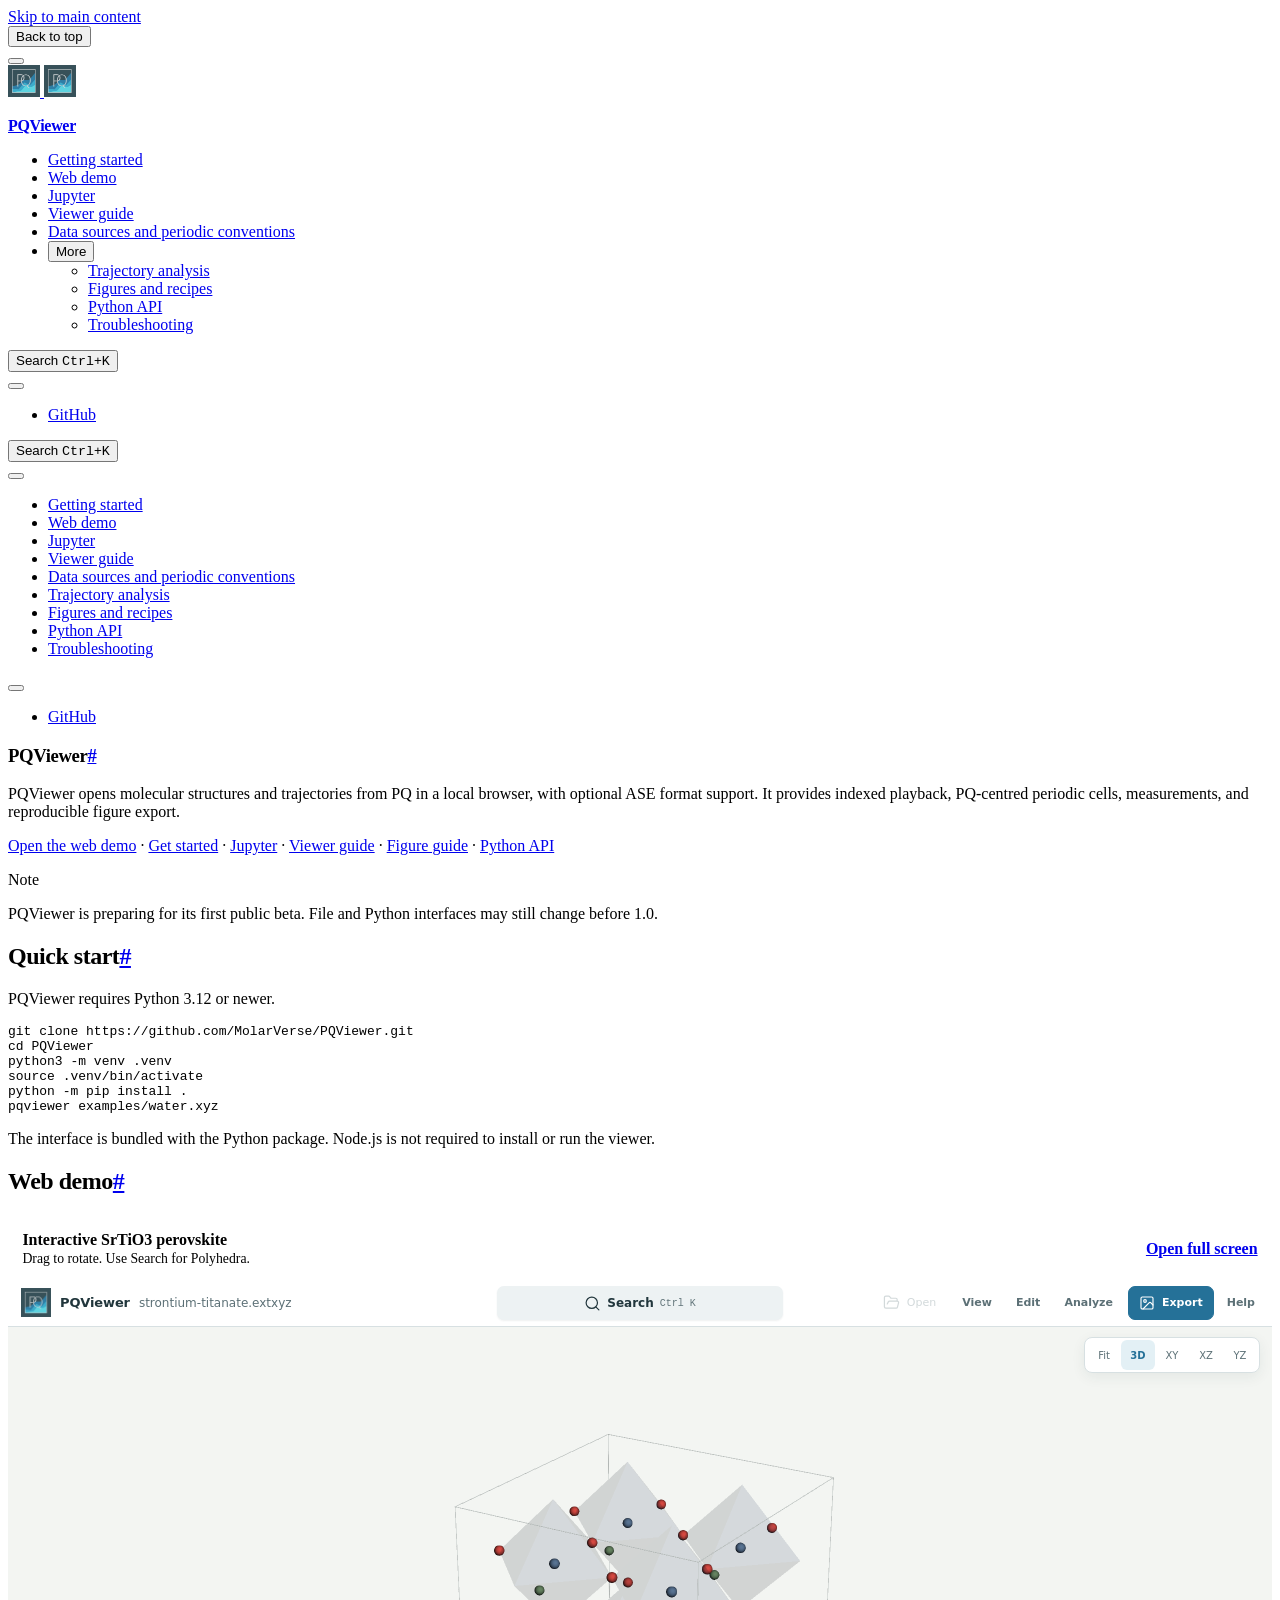
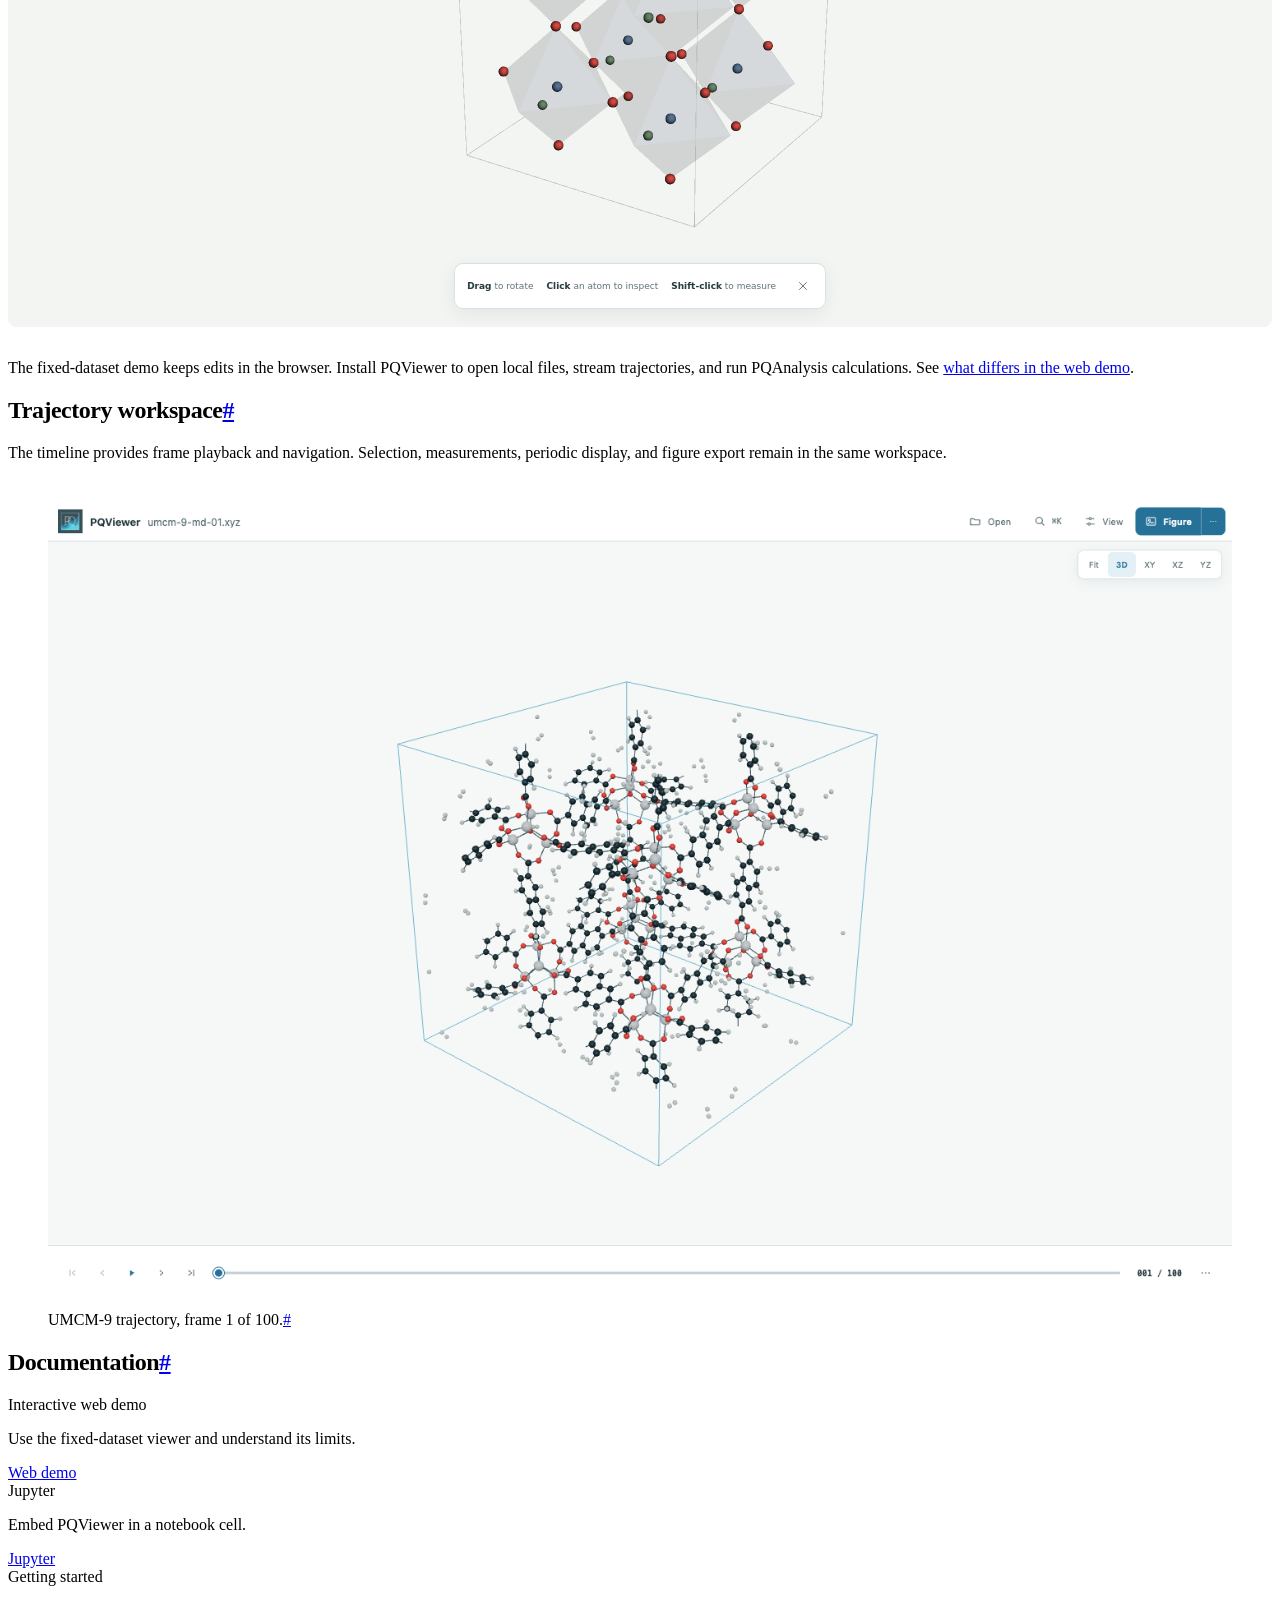
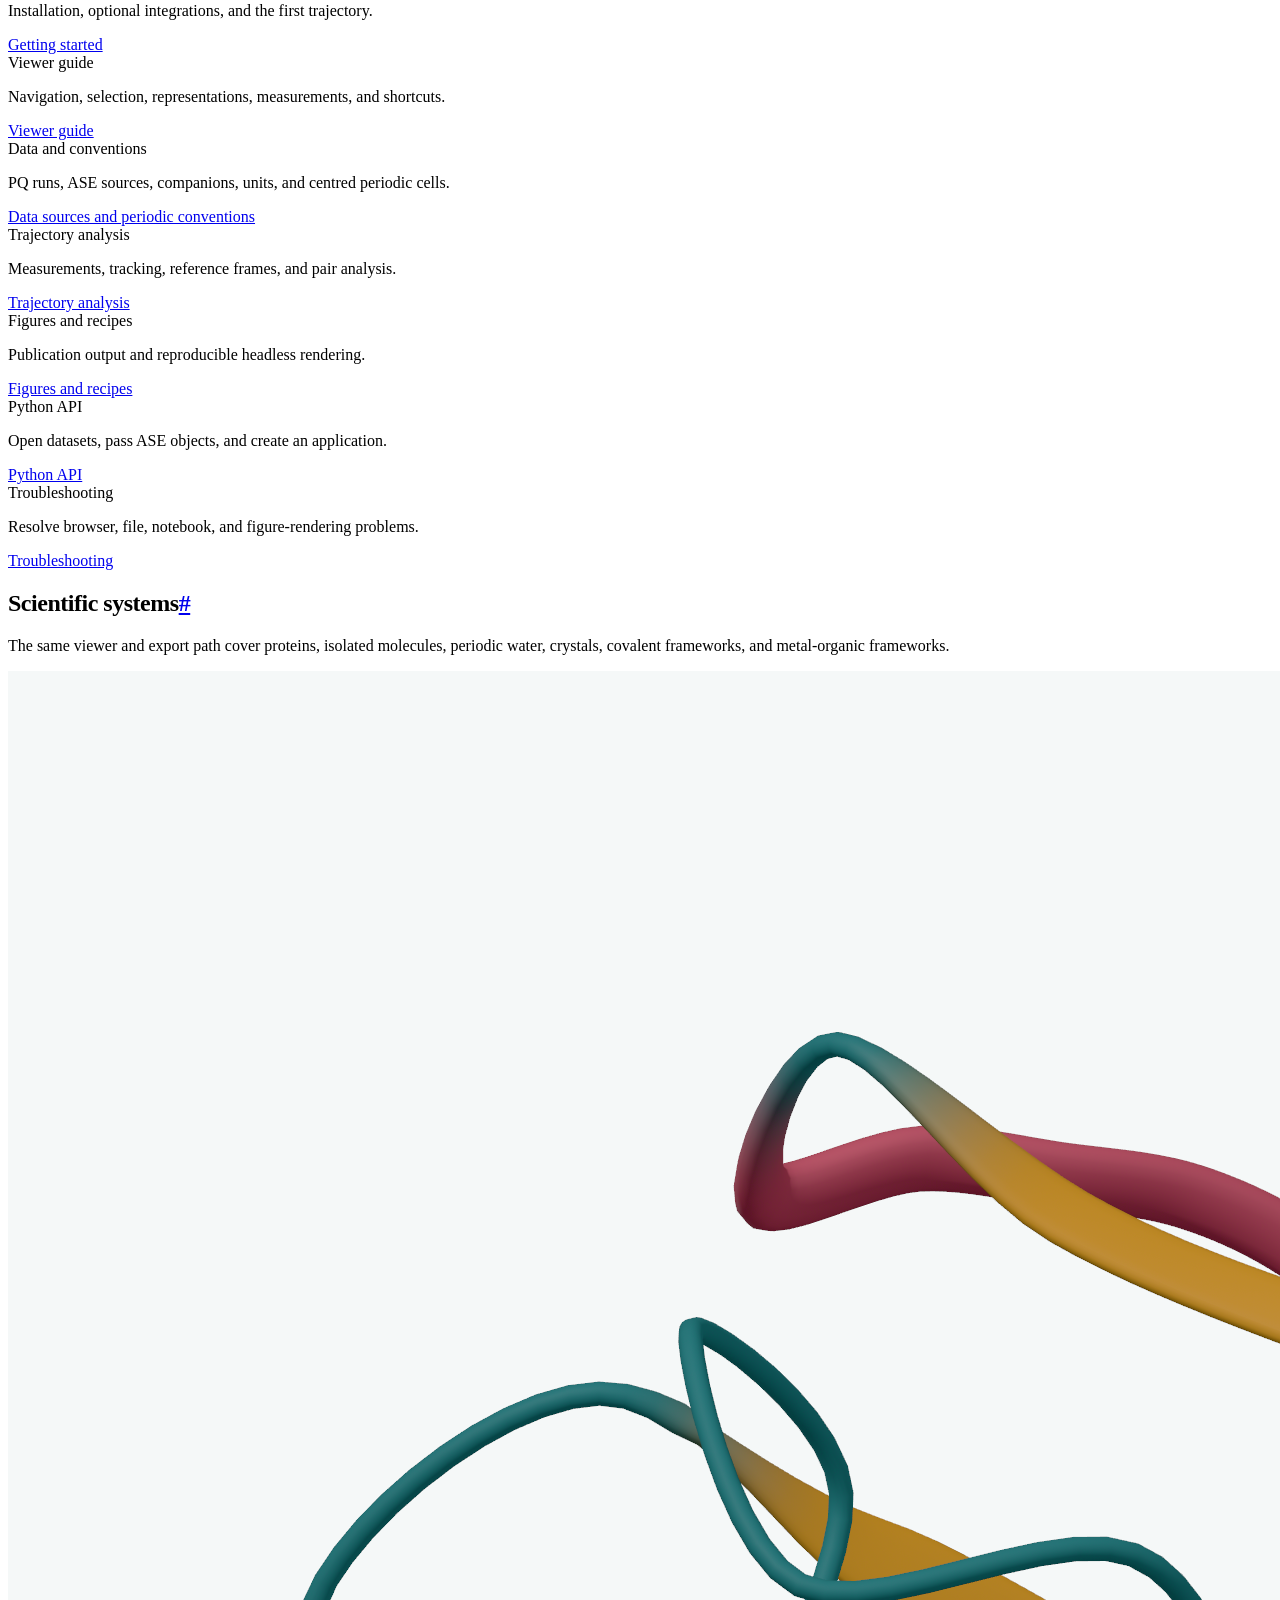
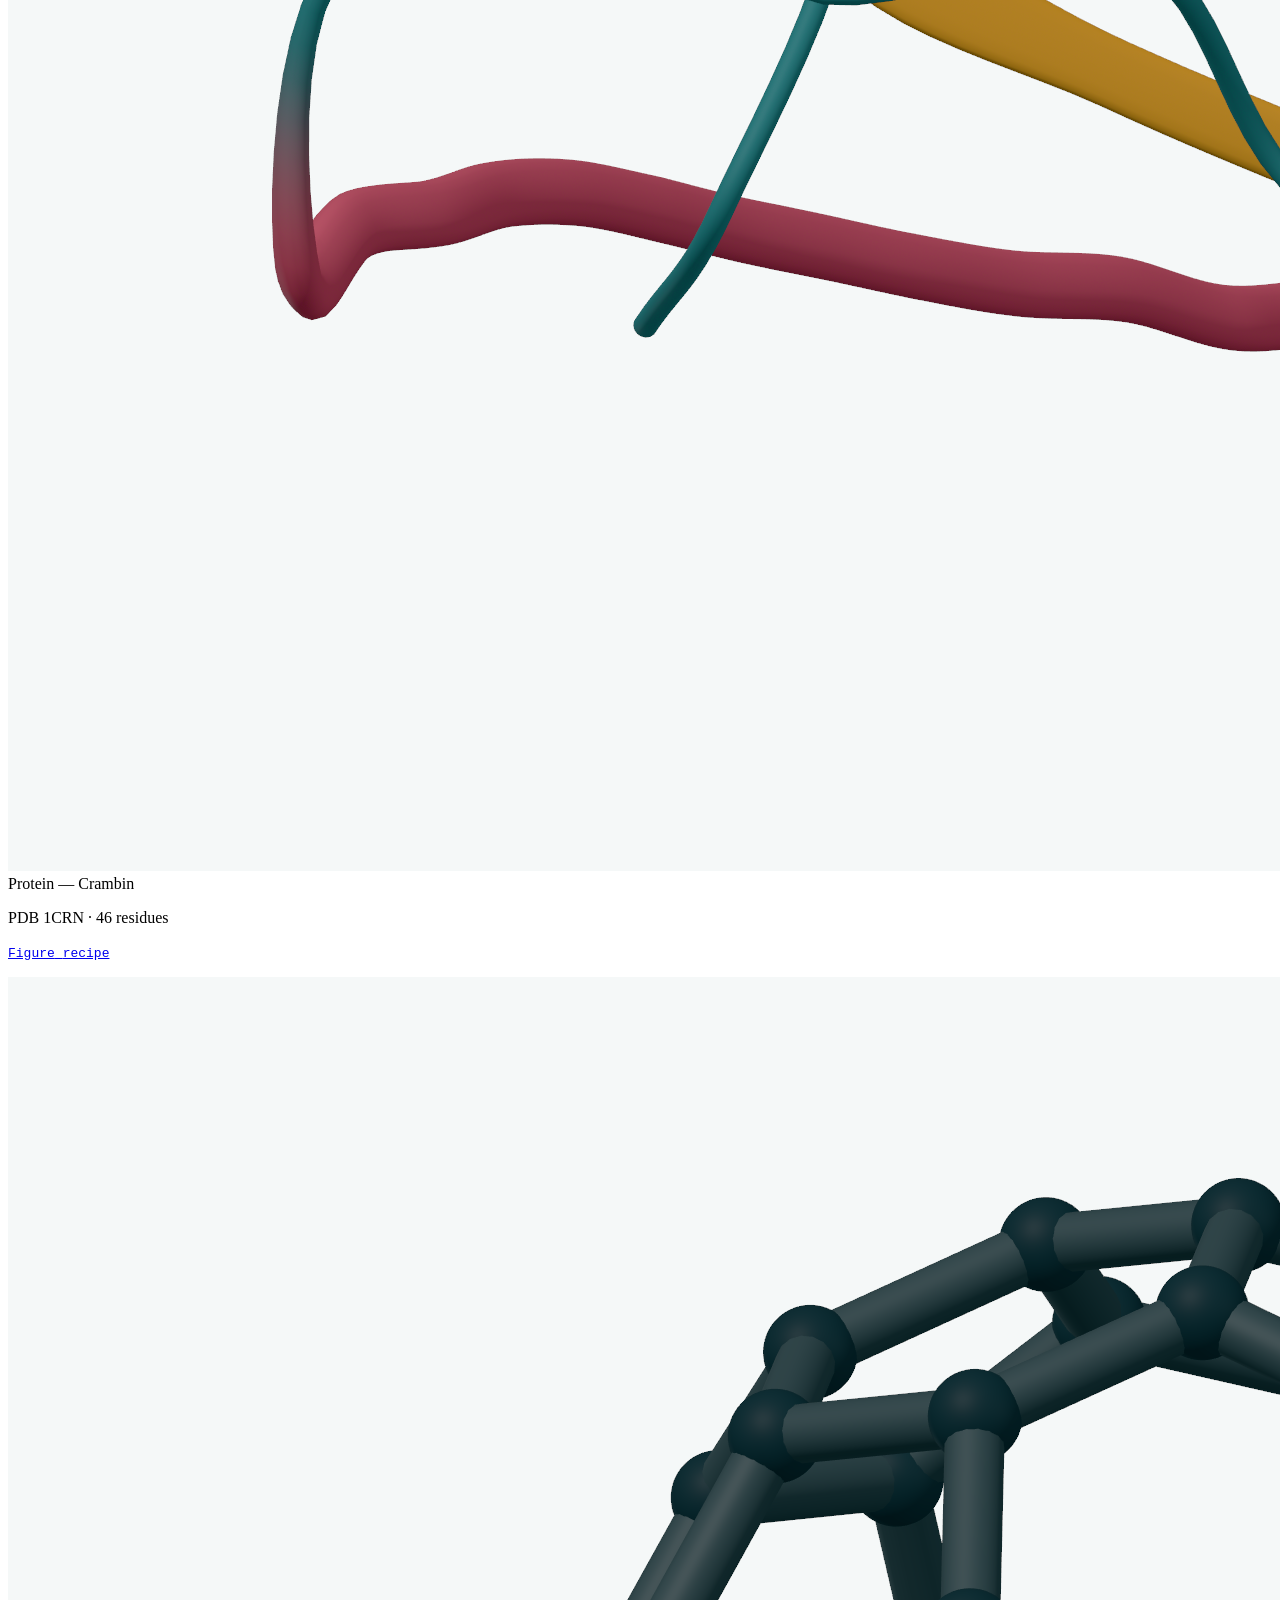
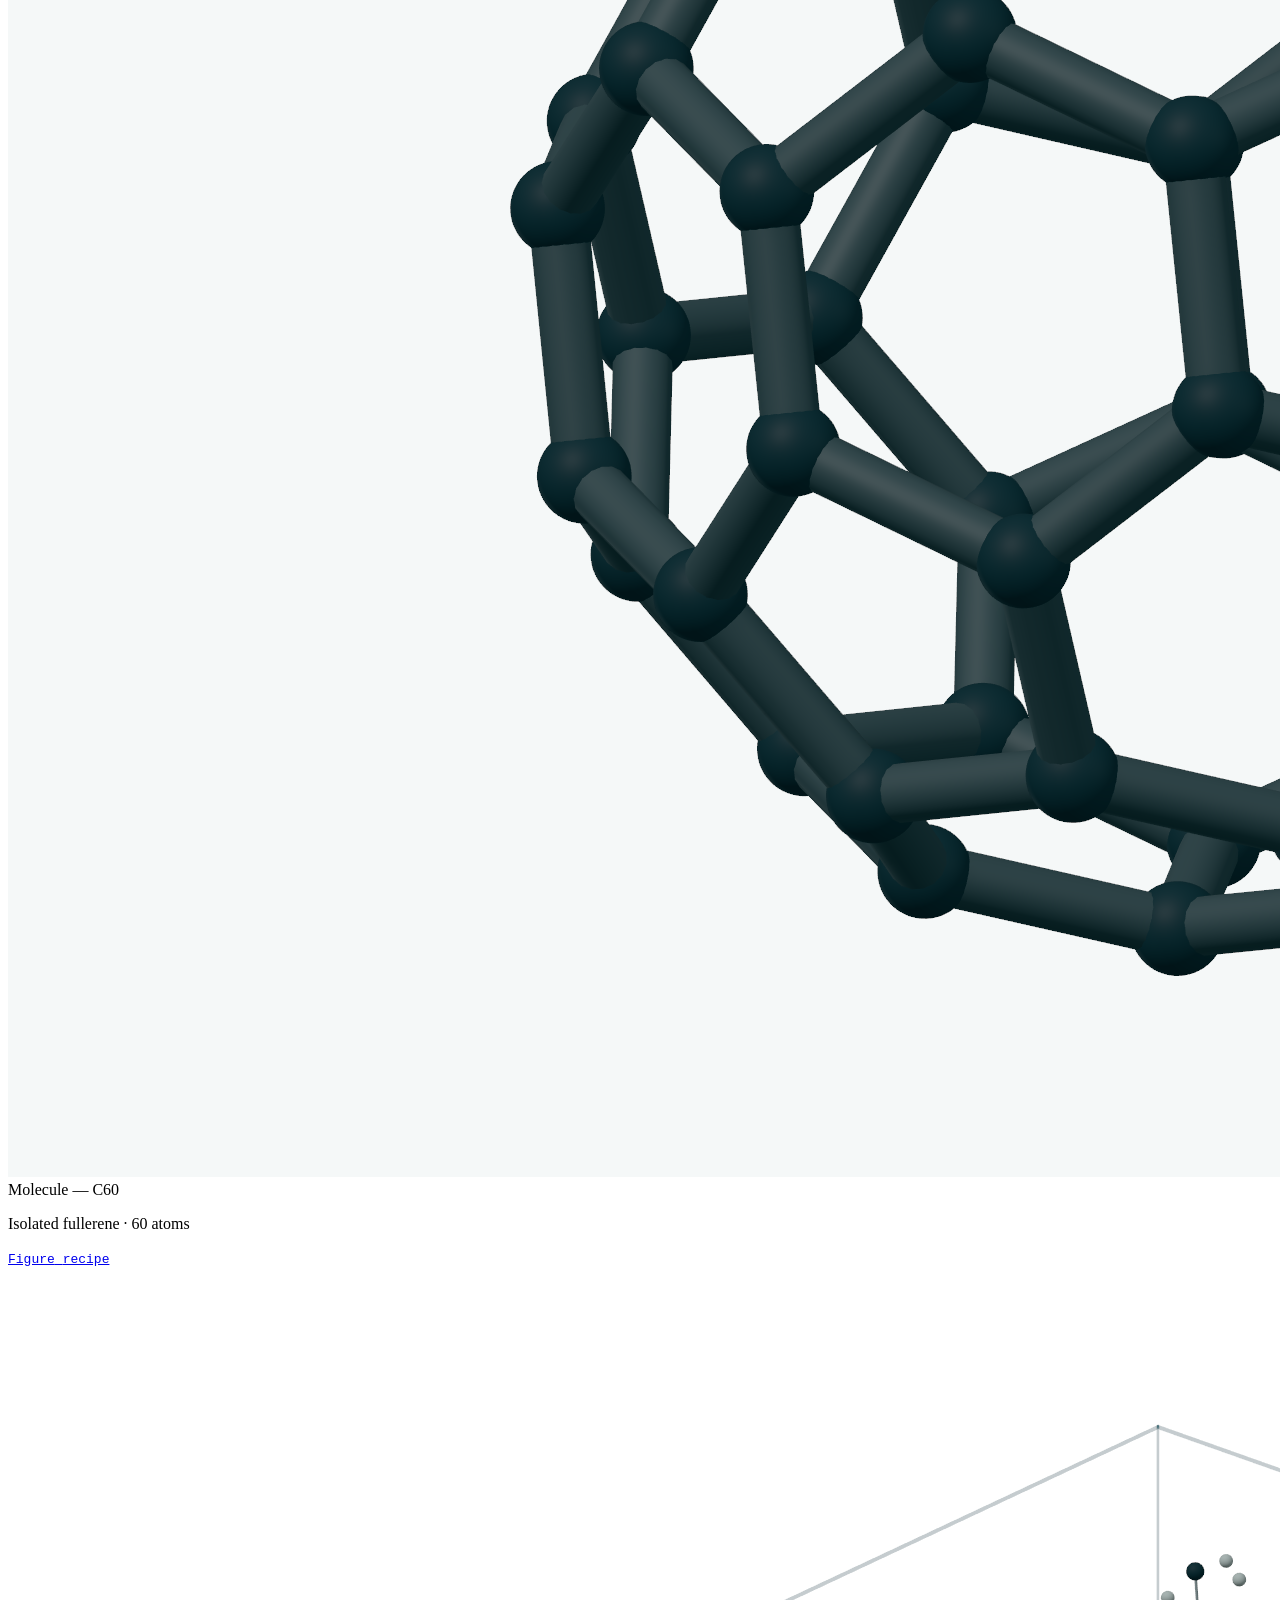
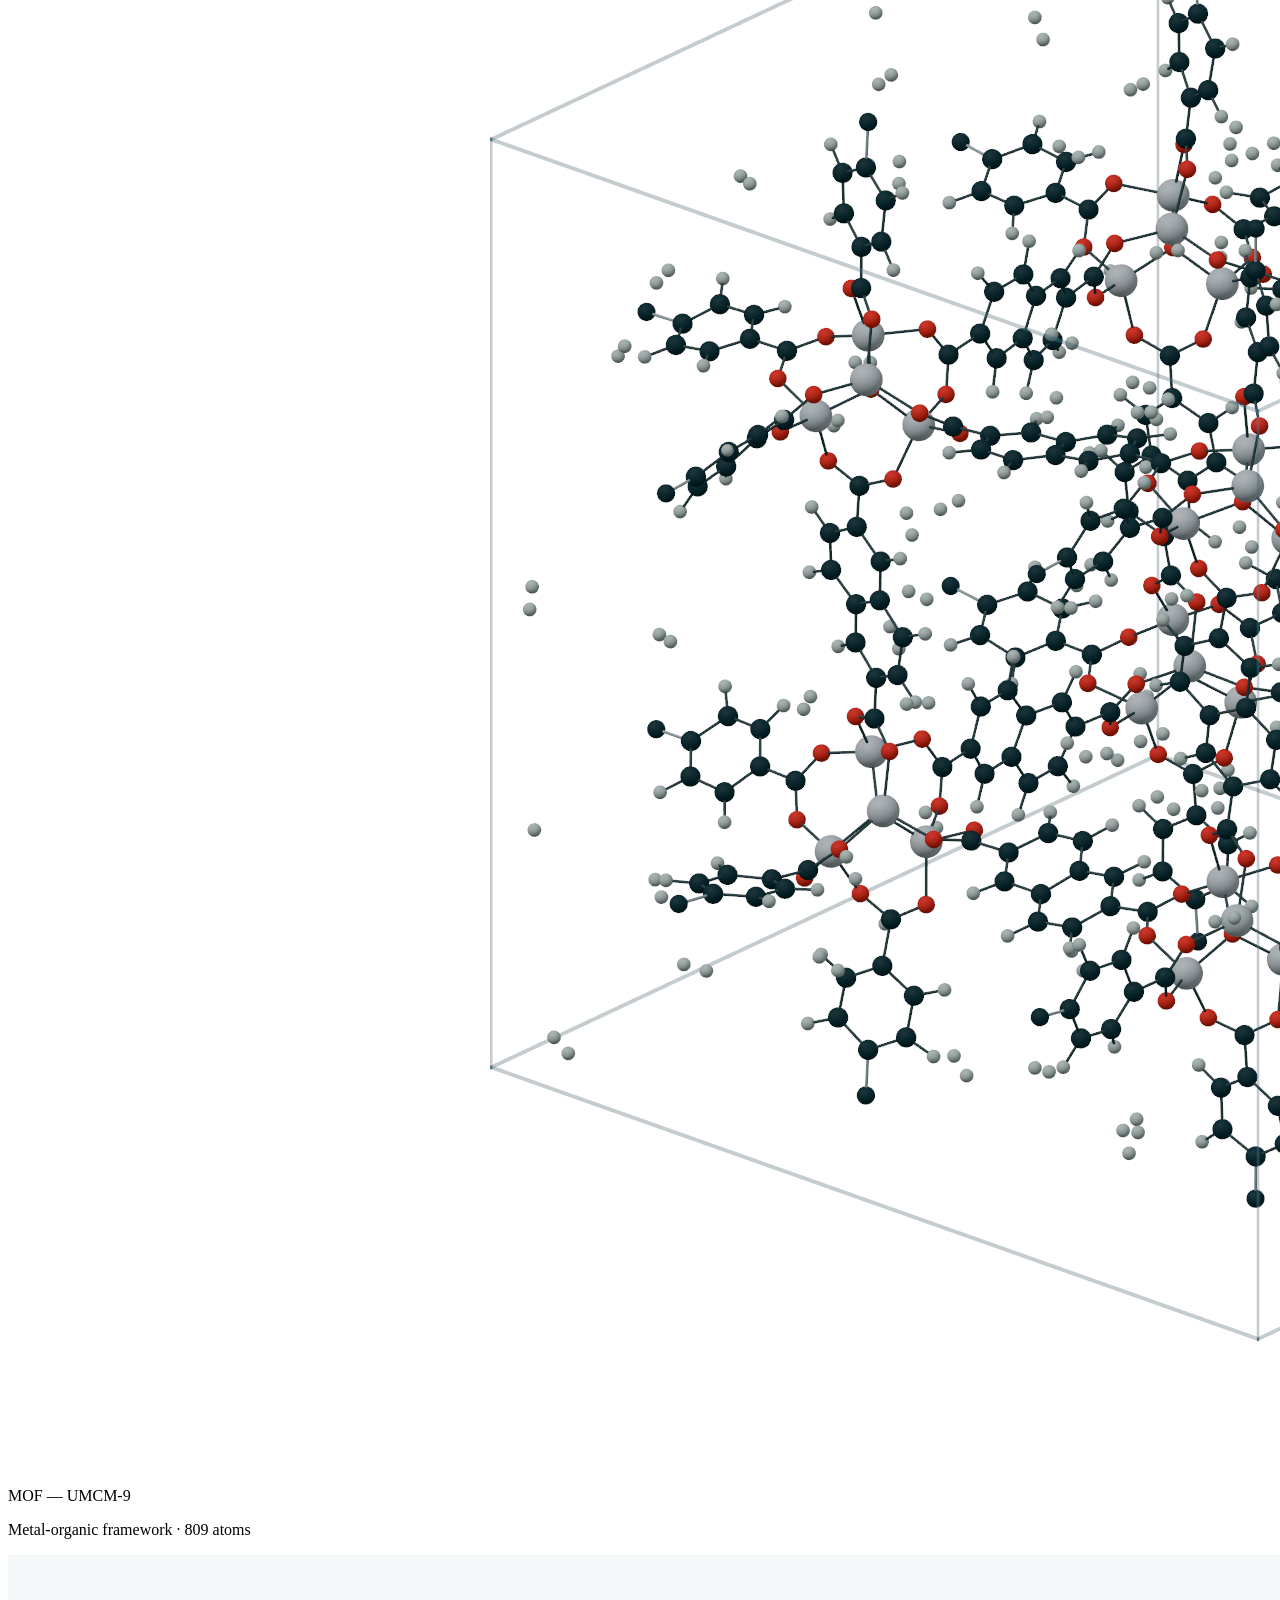
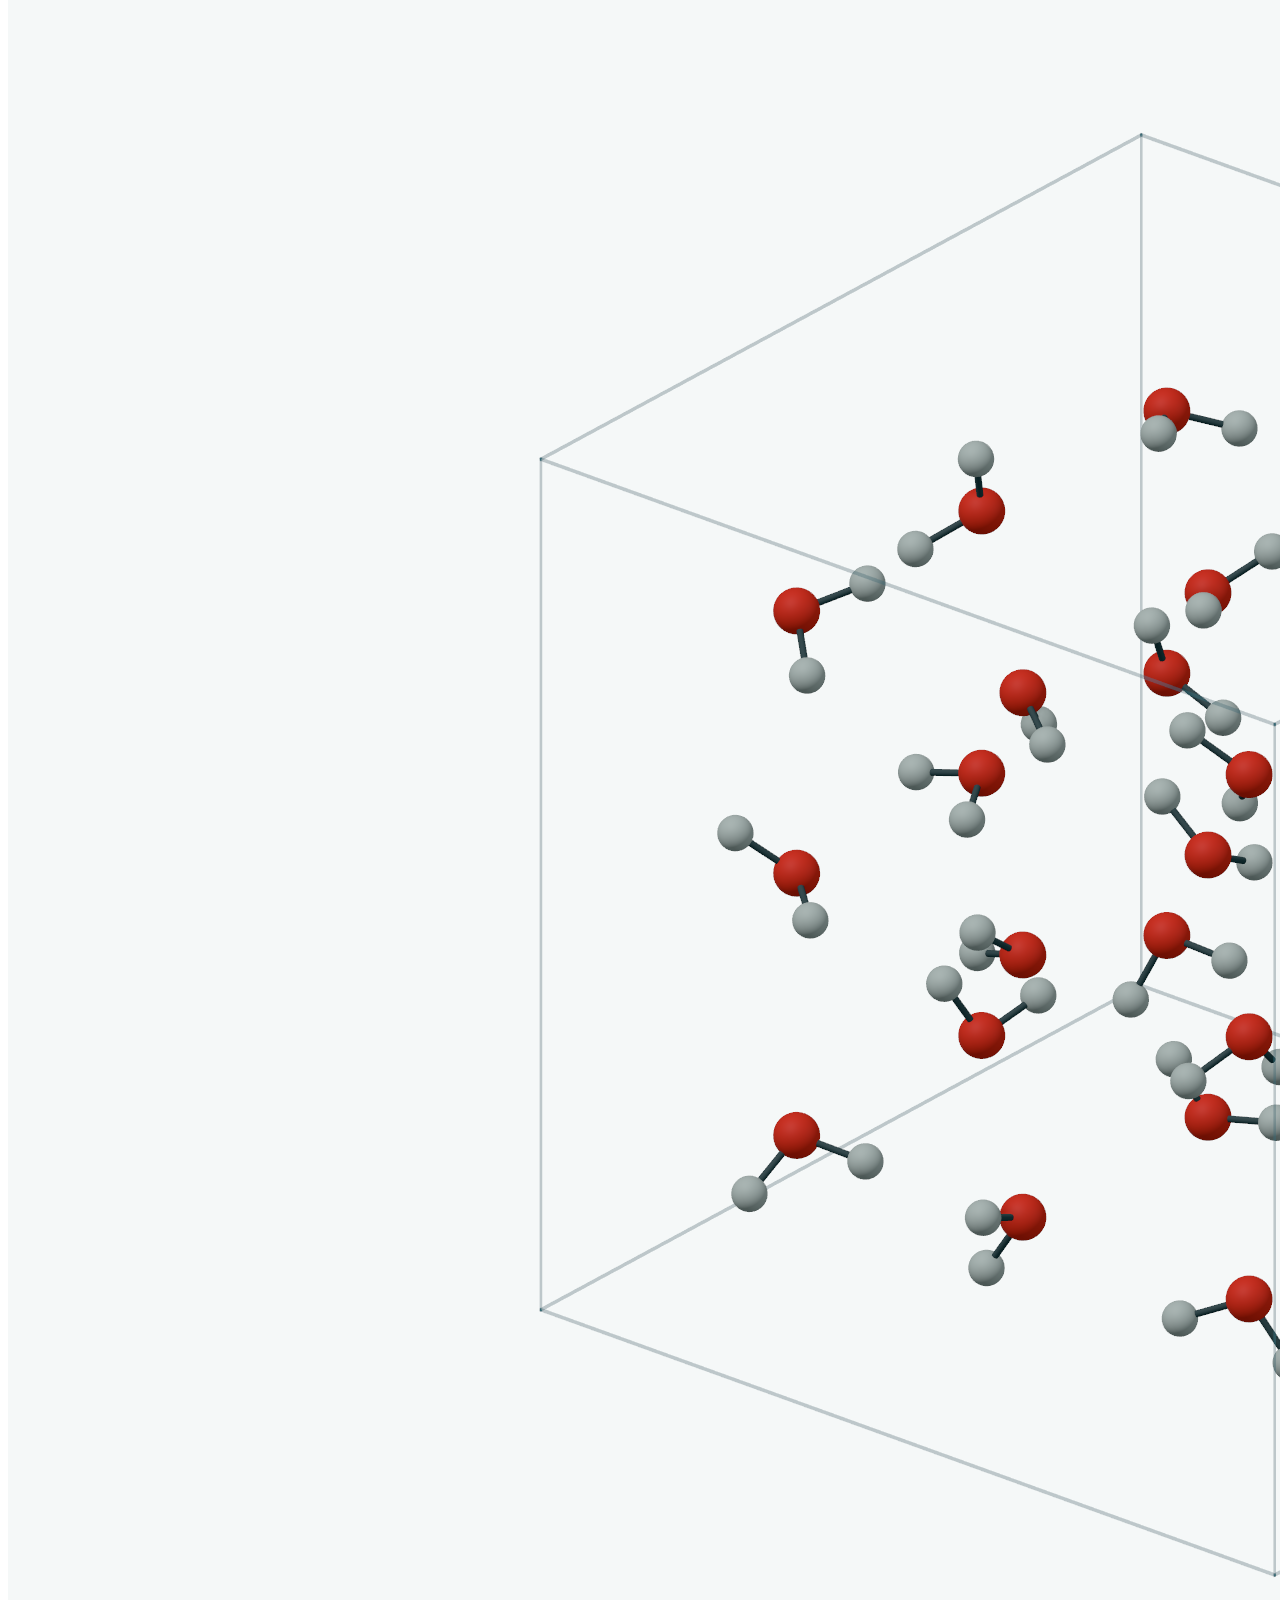
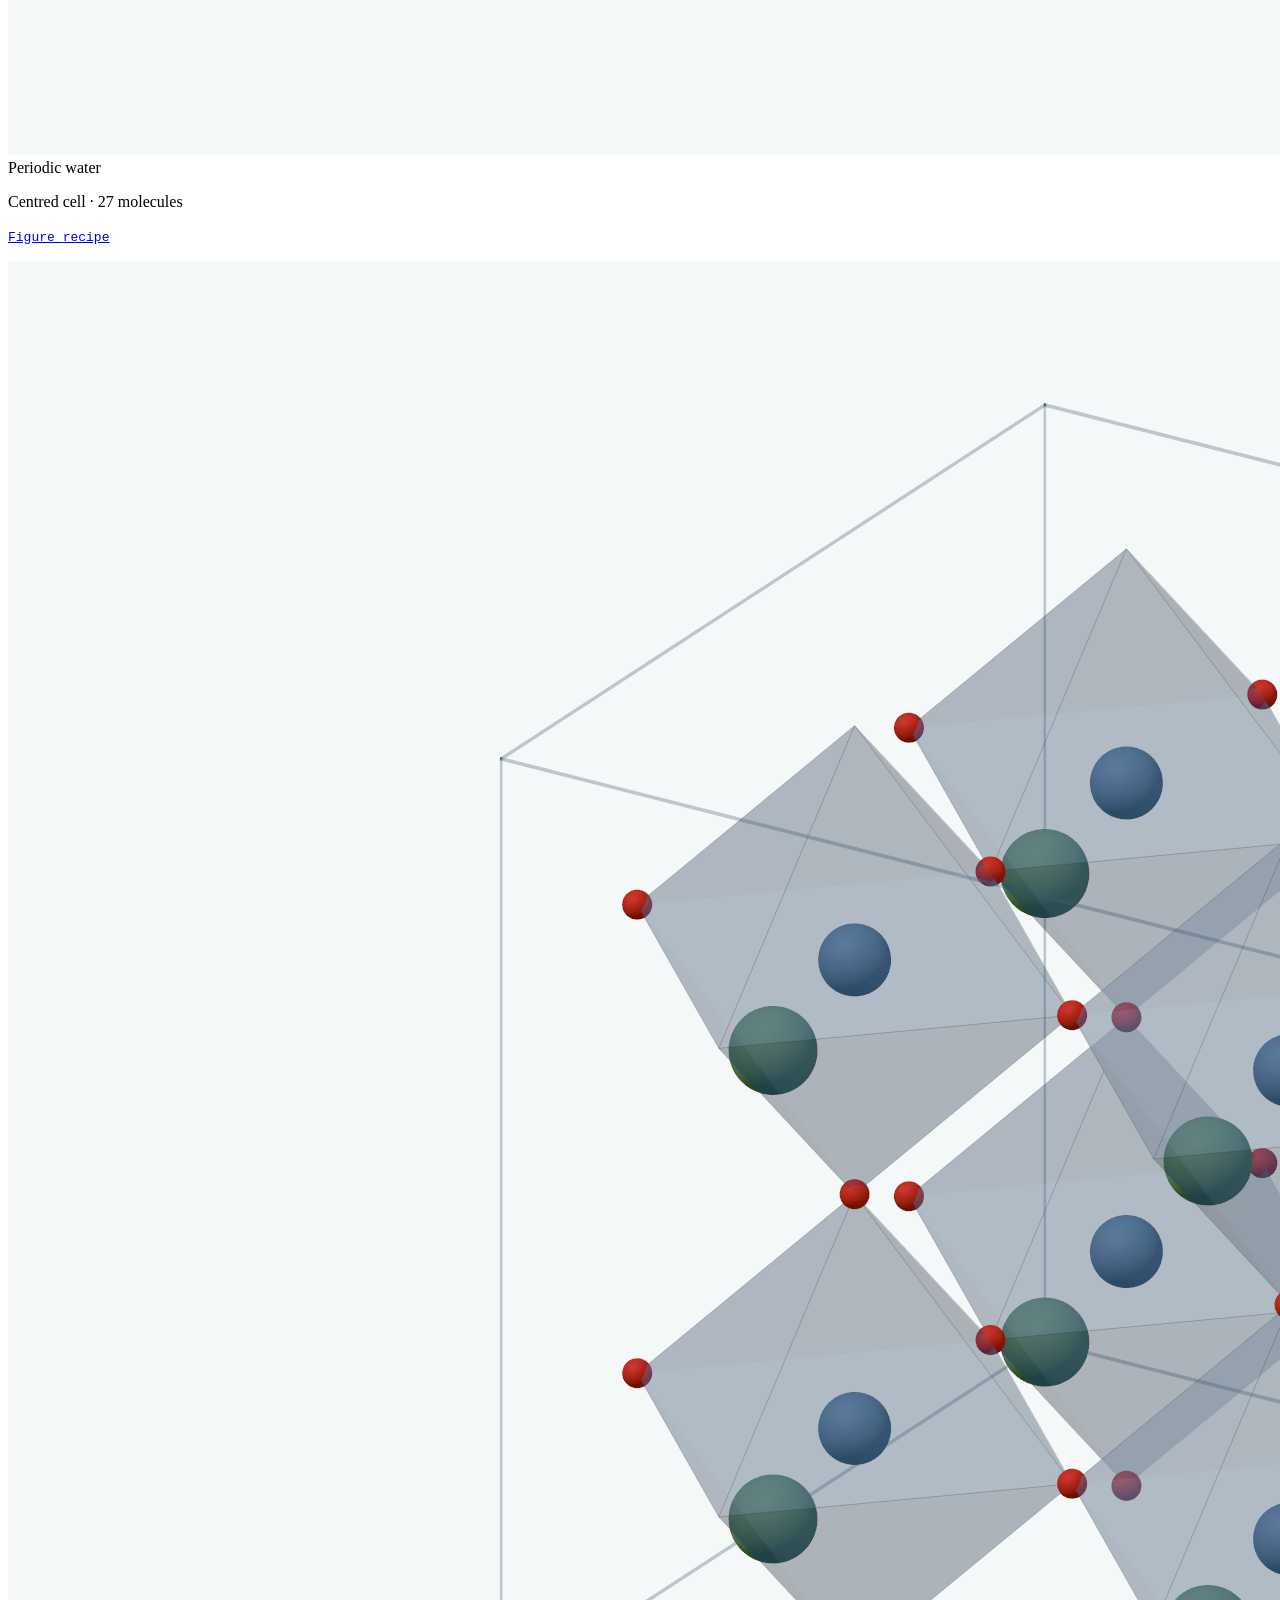
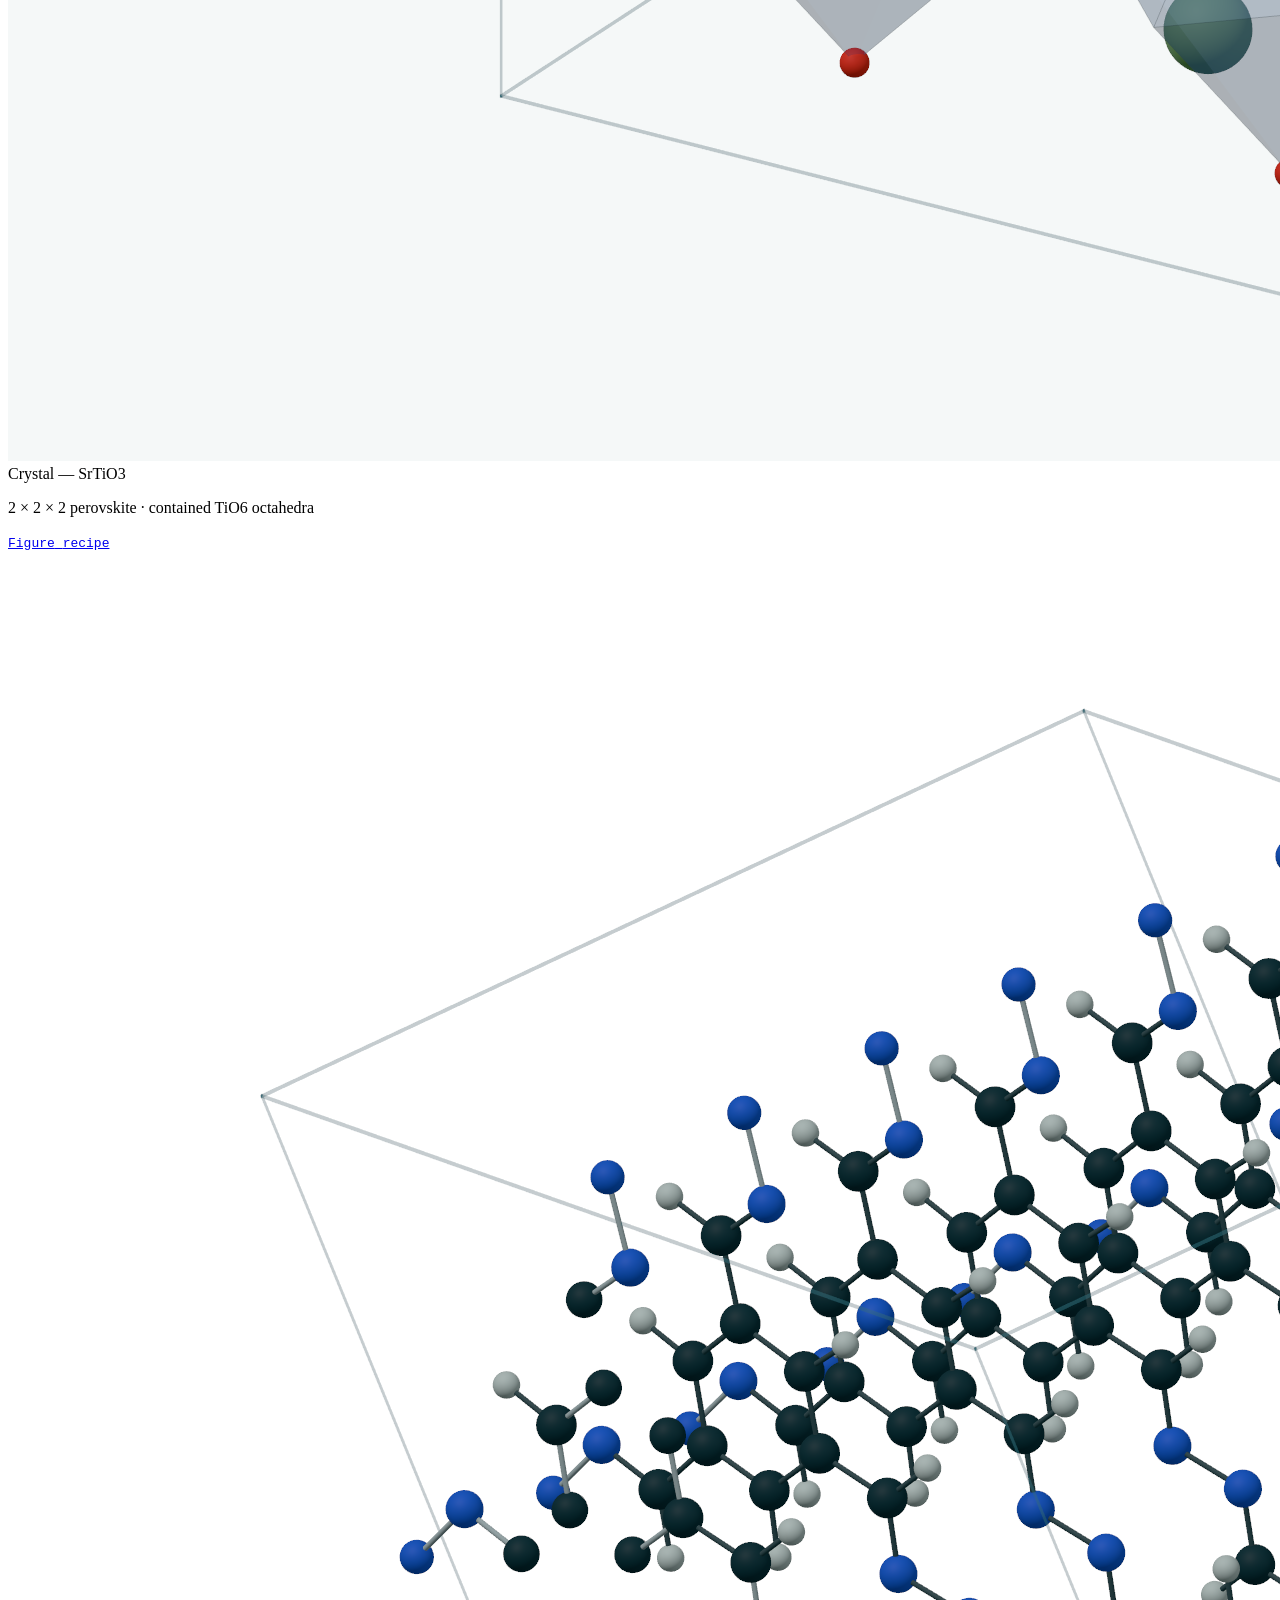
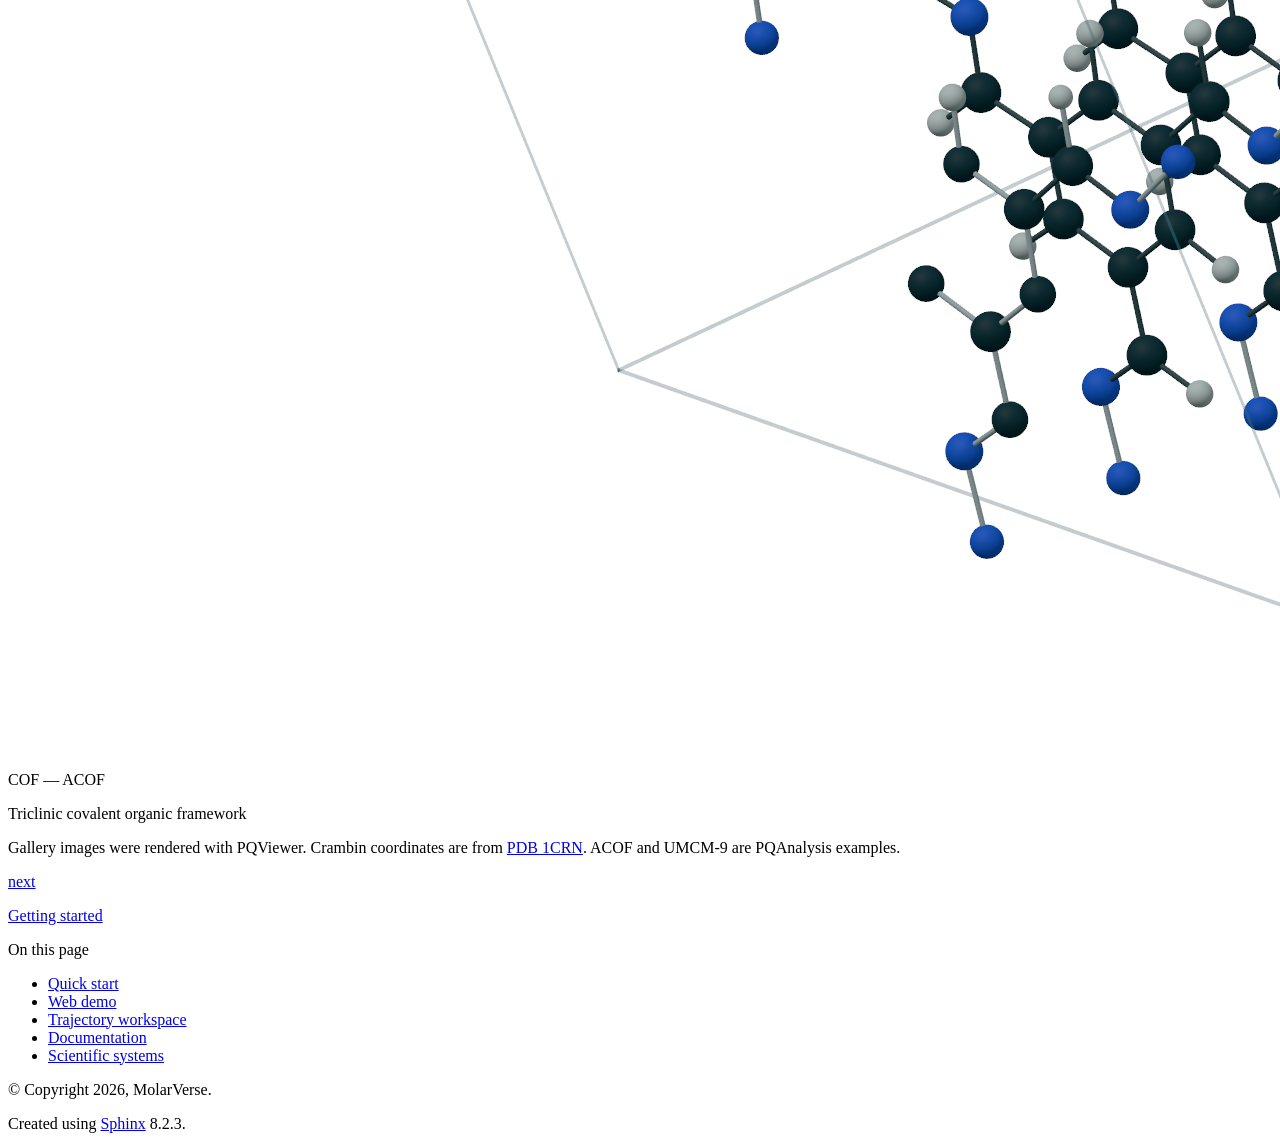
==== PQViewer/index.html @ 152163e9 "Publish PQViewer documentation" ====
<!DOCTYPE html>


<html lang="en" data-content_root="./" data-theme="auto">

  <head>
    <meta charset="utf-8" />
    <meta name="viewport" content="width=device-width, initial-scale=1.0" /><meta name="viewport" content="width=device-width, initial-scale=1" />

    <title>PQViewer &#8212; PQViewer documentation</title>
  
  
  
  <script data-cfasync="false">
    document.documentElement.dataset.mode = localStorage.getItem("mode") || "auto";
    document.documentElement.dataset.theme = localStorage.getItem("theme") || "auto";
  </script>
  <!--
    this give us a css class that will be invisible only if js is disabled
  -->
  <noscript>
    <style>
      .pst-js-only { display: none !important; }

    </style>
  </noscript>
  
  <!-- Loaded before other Sphinx assets -->
  <link href="_static/styles/theme.css?digest=8878045cc6db502f8baf" rel="stylesheet" />
<link href="_static/styles/pydata-sphinx-theme.css?digest=8878045cc6db502f8baf" rel="stylesheet" />

    <link rel="stylesheet" type="text/css" href="_static/pygments.css?v=8f2a1f02" />
    <link rel="stylesheet" type="text/css" href="_static/sphinx-design.min.css?v=95c83b7e" />
    <link rel="stylesheet" type="text/css" href="_static/custom.css?v=cc1b1365" />
  
  <!-- So that users can add custom icons -->
  <script src="_static/scripts/fontawesome.js?digest=8878045cc6db502f8baf"></script>
  <!-- Pre-loaded scripts that we'll load fully later -->
  <link rel="preload" as="script" href="_static/scripts/bootstrap.js?digest=8878045cc6db502f8baf" />
<link rel="preload" as="script" href="_static/scripts/pydata-sphinx-theme.js?digest=8878045cc6db502f8baf" />

    <script src="_static/documentation_options.js?v=8a448e45"></script>
    <script src="_static/doctools.js?v=9bcbadda"></script>
    <script src="_static/sphinx_highlight.js?v=dc90522c"></script>
    <script src="_static/design-tabs.js?v=f930bc37"></script>
    <script>DOCUMENTATION_OPTIONS.pagename = 'index';</script>
    <link rel="icon" href="_static/pq-logo.png"/>
    <link rel="index" title="Index" href="genindex.html" />
    <link rel="search" title="Search" href="search.html" />
    <link rel="next" title="Getting started" href="getting-started.html" />
  <meta name="viewport" content="width=device-width, initial-scale=1"/>
  <meta name="docsearch:language" content="en"/>
  <meta name="docsearch:version" content="" />
  </head>
  
  
  <body data-bs-spy="scroll" data-bs-target=".bd-toc-nav" data-offset="180" data-bs-root-margin="0px 0px -60%" data-default-mode="auto">

  
  
  <div id="pst-skip-link" class="skip-link d-print-none"><a href="#main-content">Skip to main content</a></div>
  
  <div id="pst-scroll-pixel-helper"></div>
  
  <button type="button" class="btn rounded-pill" id="pst-back-to-top">
    <i class="fa-solid fa-arrow-up"></i>Back to top</button>

  
  <dialog id="pst-search-dialog">
    
<form class="bd-search d-flex align-items-center"
      action="search.html"
      method="get">
  <i class="fa-solid fa-magnifying-glass"></i>
  <input type="search"
         class="form-control"
         name="q"
         placeholder="Search the docs ..."
         aria-label="Search the docs ..."
         autocomplete="off"
         autocorrect="off"
         autocapitalize="off"
         spellcheck="false"/>
  <span class="search-button__kbd-shortcut"><kbd class="kbd-shortcut__modifier">Ctrl</kbd>+<kbd>K</kbd></span>
</form>
  </dialog>

  <div class="pst-async-banner-revealer d-none">
  <aside id="bd-header-version-warning" class="d-none d-print-none" aria-label="Version warning"></aside>
</div>

  
    <header class="bd-header navbar navbar-expand-lg bd-navbar d-print-none">
<div class="bd-header__inner bd-page-width">
  <button class="pst-navbar-icon sidebar-toggle primary-toggle" aria-label="Site navigation">
    <span class="fa-solid fa-bars"></span>
  </button>
  
  
  <div class=" navbar-header-items__start">
    
      <div class="navbar-item">

  
    
  

<a class="navbar-brand logo" href="#">
  
  
  
  
  
    
    
      
    
    
    <img src="_static/pq-logo.png" class="logo__image only-light" alt=""/>
    <img src="_static/pq-logo.png" class="logo__image only-dark pst-js-only" alt=""/>
  
  
    <p class="title logo__title">PQViewer</p>
  
</a></div>
    
  </div>
  
  <div class=" navbar-header-items">
    
    <div class="me-auto navbar-header-items__center">
      
        <div class="navbar-item">
<nav>
  <ul class="bd-navbar-elements navbar-nav">
    
<li class="nav-item ">
  <a class="nav-link nav-internal" href="getting-started.html">
    Getting started
  </a>
</li>


<li class="nav-item ">
  <a class="nav-link nav-internal" href="web-demo.html">
    Web demo
  </a>
</li>


<li class="nav-item ">
  <a class="nav-link nav-internal" href="jupyter.html">
    Jupyter
  </a>
</li>


<li class="nav-item ">
  <a class="nav-link nav-internal" href="viewer-guide.html">
    Viewer guide
  </a>
</li>


<li class="nav-item ">
  <a class="nav-link nav-internal" href="data-and-conventions.html">
    Data sources and periodic conventions
  </a>
</li>

            <li class="nav-item dropdown">
                <button class="btn dropdown-toggle nav-item" type="button"
                data-bs-toggle="dropdown" aria-expanded="false"
                aria-controls="pst-nav-more-links">
                    More
                </button>
                <ul id="pst-nav-more-links" class="dropdown-menu">
                    
<li class=" ">
  <a class="nav-link dropdown-item nav-internal" href="trajectory-analysis.html">
    Trajectory analysis
  </a>
</li>


<li class=" ">
  <a class="nav-link dropdown-item nav-internal" href="figures-and-recipes.html">
    Figures and recipes
  </a>
</li>


<li class=" ">
  <a class="nav-link dropdown-item nav-internal" href="python-api.html">
    Python API
  </a>
</li>


<li class=" ">
  <a class="nav-link dropdown-item nav-internal" href="troubleshooting.html">
    Troubleshooting
  </a>
</li>

                </ul>
            </li>
            
  </ul>
</nav></div>
      
    </div>
    
    
    <div class="navbar-header-items__end">
      
        <div class="navbar-item navbar-persistent--container">
          

<button class="btn search-button-field search-button__button pst-js-only" title="Search" aria-label="Search" data-bs-placement="bottom" data-bs-toggle="tooltip">
 <i class="fa-solid fa-magnifying-glass"></i>
 <span class="search-button__default-text">Search</span>
 <span class="search-button__kbd-shortcut"><kbd class="kbd-shortcut__modifier">Ctrl</kbd>+<kbd class="kbd-shortcut__modifier">K</kbd></span>
</button>
        </div>
      
      
        <div class="navbar-item">

<button class="btn btn-sm nav-link pst-navbar-icon theme-switch-button pst-js-only" aria-label="Color mode" data-bs-title="Color mode"  data-bs-placement="bottom" data-bs-toggle="tooltip">
  <i class="theme-switch fa-solid fa-sun                fa-lg" data-mode="light" title="Light"></i>
  <i class="theme-switch fa-solid fa-moon               fa-lg" data-mode="dark"  title="Dark"></i>
  <i class="theme-switch fa-solid fa-circle-half-stroke fa-lg" data-mode="auto"  title="System Settings"></i>
</button></div>
      
        <div class="navbar-item"><ul class="navbar-icon-links"
    aria-label="Icon Links">
        <li class="nav-item">
          
          
          
          
          
          
          
          
          <a href="https://github.com/MolarVerse/PQViewer" title="GitHub" class="nav-link pst-navbar-icon" rel="noopener" target="_blank" data-bs-toggle="tooltip" data-bs-placement="bottom"><i class="fa-brands fa-square-github fa-lg" aria-hidden="true"></i>
            <span class="sr-only">GitHub</span></a>
        </li>
</ul></div>
      
    </div>
    
  </div>
  
  
    <div class="navbar-persistent--mobile">

<button class="btn search-button-field search-button__button pst-js-only" title="Search" aria-label="Search" data-bs-placement="bottom" data-bs-toggle="tooltip">
 <i class="fa-solid fa-magnifying-glass"></i>
 <span class="search-button__default-text">Search</span>
 <span class="search-button__kbd-shortcut"><kbd class="kbd-shortcut__modifier">Ctrl</kbd>+<kbd class="kbd-shortcut__modifier">K</kbd></span>
</button>
    </div>
  

  
    <button class="pst-navbar-icon sidebar-toggle secondary-toggle" aria-label="On this page">
      <span class="fa-solid fa-outdent"></span>
    </button>
  
</div>

    </header>
  

  <div class="bd-container">
    <div class="bd-container__inner bd-page-width">
      
      
      
        
      
      <dialog id="pst-primary-sidebar-modal"></dialog>
      <div id="pst-primary-sidebar" class="bd-sidebar-primary bd-sidebar hide-on-wide">
        

  
  <div class="sidebar-header-items sidebar-primary__section">
    
    
      <div class="sidebar-header-items__center">
        
          
          
            <div class="navbar-item">
<nav>
  <ul class="bd-navbar-elements navbar-nav">
    
<li class="nav-item ">
  <a class="nav-link nav-internal" href="getting-started.html">
    Getting started
  </a>
</li>


<li class="nav-item ">
  <a class="nav-link nav-internal" href="web-demo.html">
    Web demo
  </a>
</li>


<li class="nav-item ">
  <a class="nav-link nav-internal" href="jupyter.html">
    Jupyter
  </a>
</li>


<li class="nav-item ">
  <a class="nav-link nav-internal" href="viewer-guide.html">
    Viewer guide
  </a>
</li>


<li class="nav-item ">
  <a class="nav-link nav-internal" href="data-and-conventions.html">
    Data sources and periodic conventions
  </a>
</li>


<li class="nav-item ">
  <a class="nav-link nav-internal" href="trajectory-analysis.html">
    Trajectory analysis
  </a>
</li>


<li class="nav-item ">
  <a class="nav-link nav-internal" href="figures-and-recipes.html">
    Figures and recipes
  </a>
</li>


<li class="nav-item ">
  <a class="nav-link nav-internal" href="python-api.html">
    Python API
  </a>
</li>


<li class="nav-item ">
  <a class="nav-link nav-internal" href="troubleshooting.html">
    Troubleshooting
  </a>
</li>

  </ul>
</nav></div>
          
        
      </div>
    
    
    
      <div class="sidebar-header-items__end">
        
          <div class="navbar-item">

<button class="btn btn-sm nav-link pst-navbar-icon theme-switch-button pst-js-only" aria-label="Color mode" data-bs-title="Color mode"  data-bs-placement="bottom" data-bs-toggle="tooltip">
  <i class="theme-switch fa-solid fa-sun                fa-lg" data-mode="light" title="Light"></i>
  <i class="theme-switch fa-solid fa-moon               fa-lg" data-mode="dark"  title="Dark"></i>
  <i class="theme-switch fa-solid fa-circle-half-stroke fa-lg" data-mode="auto"  title="System Settings"></i>
</button></div>
        
          <div class="navbar-item"><ul class="navbar-icon-links"
    aria-label="Icon Links">
        <li class="nav-item">
          
          
          
          
          
          
          
          
          <a href="https://github.com/MolarVerse/PQViewer" title="GitHub" class="nav-link pst-navbar-icon" rel="noopener" target="_blank" data-bs-toggle="tooltip" data-bs-placement="bottom"><i class="fa-brands fa-square-github fa-lg" aria-hidden="true"></i>
            <span class="sr-only">GitHub</span></a>
        </li>
</ul></div>
        
      </div>
    
  </div>
  
  
  <div class="sidebar-primary-items__end sidebar-primary__section">
      <div class="sidebar-primary-item">
<div id="ethical-ad-placement"
      class="flat"
      data-ea-publisher="readthedocs"
      data-ea-type="readthedocs-sidebar"
      data-ea-manual="true">
</div></div>
  </div>


      </div>
      
      <main id="main-content" class="bd-main" role="main">
        
        
          <div class="bd-content">
            <div class="bd-article-container">
              
              <div class="bd-header-article d-print-none"></div>
              
              
              
                
<div id="searchbox"></div>
                <article class="bd-article">
                  
  <section id="pqviewer">
<h1>PQViewer<a class="headerlink" href="#pqviewer" title="Link to this heading">#</a></h1>
<p>PQViewer opens molecular structures and trajectories from PQ in a local
browser, with optional ASE format support. It provides indexed playback,
PQ-centred periodic cells, measurements, and reproducible figure export.</p>
<p><a class="reference external" href="https://molarverse.github.io/PQViewer/viewer/">Open the web demo</a> · <a class="reference internal" href="getting-started.html"><span class="std std-doc">Get started</span></a> ·
<a class="reference internal" href="jupyter.html"><span class="std std-doc">Jupyter</span></a> · <a class="reference internal" href="viewer-guide.html"><span class="std std-doc">Viewer guide</span></a> ·
<a class="reference internal" href="figures-and-recipes.html"><span class="std std-doc">Figure guide</span></a> ·
<a class="reference internal" href="python-api.html"><span class="std std-doc">Python API</span></a></p>
<div class="admonition note">
<p class="admonition-title">Note</p>
<p>PQViewer is preparing for its first public beta. File and Python interfaces may
still change before 1.0.</p>
</div>
<section id="quick-start">
<h2>Quick start<a class="headerlink" href="#quick-start" title="Link to this heading">#</a></h2>
<p>PQViewer requires Python 3.12 or newer.</p>
<div class="highlight-bash notranslate"><div class="highlight"><pre><span></span>git<span class="w"> </span>clone<span class="w"> </span>https://github.com/MolarVerse/PQViewer.git
<span class="nb">cd</span><span class="w"> </span>PQViewer
python3<span class="w"> </span>-m<span class="w"> </span>venv<span class="w"> </span>.venv
<span class="nb">source</span><span class="w"> </span>.venv/bin/activate
python<span class="w"> </span>-m<span class="w"> </span>pip<span class="w"> </span>install<span class="w"> </span>.
pqviewer<span class="w"> </span>examples/water.xyz
</pre></div>
</div>
<p>The interface is bundled with the Python package. Node.js is not required to
install or run the viewer.</p>
</section>
<section id="web-demo">
<h2>Web demo<a class="headerlink" href="#web-demo" title="Link to this heading">#</a></h2>
<div class="pq-demo-shell">
  <div class="pq-demo-heading">
    <div>
      <strong>Interactive SrTiO3 perovskite</strong>
      <span>Drag to rotate. Use Search for Polyhedra.</span>
    </div>
    <a href="viewer/">Open full screen</a>
  </div>
  <iframe
    src="viewer/"
    title="Interactive PQViewer perovskite demo"
    loading="lazy"
    allowfullscreen
  ></iframe>
</div>
<p>The fixed-dataset demo keeps edits in the browser. Install PQViewer to open
local files, stream trajectories, and run PQAnalysis calculations. See
<a class="reference internal" href="web-demo.html"><span class="std std-doc">what differs in the web demo</span></a>.</p>
</section>
<section id="trajectory-workspace">
<h2>Trajectory workspace<a class="headerlink" href="#trajectory-workspace" title="Link to this heading">#</a></h2>
<p>The timeline provides frame playback and navigation. Selection, measurements,
periodic display, and figure export remain in the same workspace.</p>
<figure class="align-default" id="id1">
<a class="pq-workspace reference internal image-reference" href="_images/trajectory-workspace.png"><img alt="PQViewer showing a 100-frame UMCM-9 trajectory" class="pq-workspace" src="_images/trajectory-workspace.png" style="width: 100%;" />
</a>
<figcaption>
<p><span class="caption-text">UMCM-9 trajectory, frame 1 of 100.</span><a class="headerlink" href="#id1" title="Link to this image">#</a></p>
</figcaption>
</figure>
</section>
<section id="documentation">
<h2>Documentation<a class="headerlink" href="#documentation" title="Link to this heading">#</a></h2>
<div class="sd-container-fluid sd-sphinx-override sd-mb-4 docutils">
<div class="sd-row sd-row-cols-1 sd-row-cols-xs-1 sd-row-cols-sm-2 sd-row-cols-md-3 sd-row-cols-lg-3 sd-g-2 sd-g-xs-2 sd-g-sm-2 sd-g-md-2 sd-g-lg-2 docutils">
<div class="sd-col sd-d-flex-row docutils">
<div class="sd-card sd-sphinx-override sd-w-100 sd-shadow-sm sd-card-hover docutils">
<div class="sd-card-body docutils">
<div class="sd-card-title sd-font-weight-bold docutils">
Interactive web demo</div>
<p class="sd-card-text">Use the fixed-dataset viewer and understand its limits.</p>
</div>
<a class="sd-stretched-link sd-hide-link-text reference internal" href="web-demo.html"><span class="doc">Web demo</span></a></div>
</div>
<div class="sd-col sd-d-flex-row docutils">
<div class="sd-card sd-sphinx-override sd-w-100 sd-shadow-sm sd-card-hover docutils">
<div class="sd-card-body docutils">
<div class="sd-card-title sd-font-weight-bold docutils">
Jupyter</div>
<p class="sd-card-text">Embed PQViewer in a notebook cell.</p>
</div>
<a class="sd-stretched-link sd-hide-link-text reference internal" href="jupyter.html"><span class="doc">Jupyter</span></a></div>
</div>
<div class="sd-col sd-d-flex-row docutils">
<div class="sd-card sd-sphinx-override sd-w-100 sd-shadow-sm sd-card-hover docutils">
<div class="sd-card-body docutils">
<div class="sd-card-title sd-font-weight-bold docutils">
Getting started</div>
<p class="sd-card-text">Installation, optional integrations, and the first trajectory.</p>
</div>
<a class="sd-stretched-link sd-hide-link-text reference internal" href="getting-started.html"><span class="doc">Getting started</span></a></div>
</div>
<div class="sd-col sd-d-flex-row docutils">
<div class="sd-card sd-sphinx-override sd-w-100 sd-shadow-sm sd-card-hover docutils">
<div class="sd-card-body docutils">
<div class="sd-card-title sd-font-weight-bold docutils">
Viewer guide</div>
<p class="sd-card-text">Navigation, selection, representations, measurements, and shortcuts.</p>
</div>
<a class="sd-stretched-link sd-hide-link-text reference internal" href="viewer-guide.html"><span class="doc">Viewer guide</span></a></div>
</div>
<div class="sd-col sd-d-flex-row docutils">
<div class="sd-card sd-sphinx-override sd-w-100 sd-shadow-sm sd-card-hover docutils">
<div class="sd-card-body docutils">
<div class="sd-card-title sd-font-weight-bold docutils">
Data and conventions</div>
<p class="sd-card-text">PQ runs, ASE sources, companions, units, and centred periodic cells.</p>
</div>
<a class="sd-stretched-link sd-hide-link-text reference internal" href="data-and-conventions.html"><span class="doc">Data sources and periodic conventions</span></a></div>
</div>
<div class="sd-col sd-d-flex-row docutils">
<div class="sd-card sd-sphinx-override sd-w-100 sd-shadow-sm sd-card-hover docutils">
<div class="sd-card-body docutils">
<div class="sd-card-title sd-font-weight-bold docutils">
Trajectory analysis</div>
<p class="sd-card-text">Measurements, tracking, reference frames, and pair analysis.</p>
</div>
<a class="sd-stretched-link sd-hide-link-text reference internal" href="trajectory-analysis.html"><span class="doc">Trajectory analysis</span></a></div>
</div>
<div class="sd-col sd-d-flex-row docutils">
<div class="sd-card sd-sphinx-override sd-w-100 sd-shadow-sm sd-card-hover docutils">
<div class="sd-card-body docutils">
<div class="sd-card-title sd-font-weight-bold docutils">
Figures and recipes</div>
<p class="sd-card-text">Publication output and reproducible headless rendering.</p>
</div>
<a class="sd-stretched-link sd-hide-link-text reference internal" href="figures-and-recipes.html"><span class="doc">Figures and recipes</span></a></div>
</div>
<div class="sd-col sd-d-flex-row docutils">
<div class="sd-card sd-sphinx-override sd-w-100 sd-shadow-sm sd-card-hover docutils">
<div class="sd-card-body docutils">
<div class="sd-card-title sd-font-weight-bold docutils">
Python API</div>
<p class="sd-card-text">Open datasets, pass ASE objects, and create an application.</p>
</div>
<a class="sd-stretched-link sd-hide-link-text reference internal" href="python-api.html"><span class="doc">Python API</span></a></div>
</div>
<div class="sd-col sd-d-flex-row docutils">
<div class="sd-card sd-sphinx-override sd-w-100 sd-shadow-sm sd-card-hover docutils">
<div class="sd-card-body docutils">
<div class="sd-card-title sd-font-weight-bold docutils">
Troubleshooting</div>
<p class="sd-card-text">Resolve browser, file, notebook, and figure-rendering problems.</p>
</div>
<a class="sd-stretched-link sd-hide-link-text reference internal" href="troubleshooting.html"><span class="doc">Troubleshooting</span></a></div>
</div>
</div>
</div>
</section>
<section id="scientific-systems">
<h2>Scientific systems<a class="headerlink" href="#scientific-systems" title="Link to this heading">#</a></h2>
<p>The same viewer and export path cover proteins, isolated molecules, periodic
water, crystals, covalent frameworks, and metal-organic frameworks.</p>
<div class="sd-container-fluid sd-sphinx-override sd-mb-4 docutils">
<div class="sd-row sd-row-cols-1 sd-row-cols-xs-1 sd-row-cols-sm-2 sd-row-cols-md-3 sd-row-cols-lg-3 sd-g-2 sd-g-xs-2 sd-g-sm-2 sd-g-md-2 sd-g-lg-2 docutils">
<div class="sd-col sd-d-flex-row docutils">
<div class="sd-card sd-sphinx-override sd-w-100 sd-shadow-sm docutils">
<img alt="Crambin protein shown as a molecular cartoon" class="sd-card-img-top" src="_images/crambin.png" />
<div class="sd-card-body docutils">
<div class="sd-card-title sd-font-weight-bold docutils">
Protein — Crambin</div>
<p class="sd-card-text">PDB 1CRN · 46 residues</p>
</div>
<div class="sd-card-footer docutils">
<p class="sd-card-text"><a class="reference download internal" download="" href="_downloads/4a89ec76c424a27f7aeaea1d674bf437/crambin.pqfigure.json"><code class="xref download docutils literal notranslate"><span class="pre">Figure</span> <span class="pre">recipe</span></code></a></p>
</div>
</div>
</div>
<div class="sd-col sd-d-flex-row docutils">
<div class="sd-card sd-sphinx-override sd-w-100 sd-shadow-sm docutils">
<img alt="C60 fullerene rendered as a ball-and-stick molecule" class="sd-card-img-top" src="_images/c60.png" />
<div class="sd-card-body docutils">
<div class="sd-card-title sd-font-weight-bold docutils">
Molecule — C60</div>
<p class="sd-card-text">Isolated fullerene · 60 atoms</p>
</div>
<div class="sd-card-footer docutils">
<p class="sd-card-text"><a class="reference download internal" download="" href="_downloads/48580b725ab15a99397d292232568f5c/c60.pqfigure.json"><code class="xref download docutils literal notranslate"><span class="pre">Figure</span> <span class="pre">recipe</span></code></a></p>
</div>
</div>
</div>
<div class="sd-col sd-d-flex-row docutils">
<div class="sd-card sd-sphinx-override sd-w-100 sd-shadow-sm docutils">
<img alt="UMCM-9 metal-organic framework" class="sd-card-img-top" src="_images/umcm-9.png" />
<div class="sd-card-body docutils">
<div class="sd-card-title sd-font-weight-bold docutils">
MOF — UMCM-9</div>
<p class="sd-card-text">Metal-organic framework · 809 atoms</p>
</div>
</div>
</div>
<div class="sd-col sd-d-flex-row docutils">
<div class="sd-card sd-sphinx-override sd-w-100 sd-shadow-sm docutils">
<img alt="Periodic box containing 27 water molecules" class="sd-card-img-top" src="_images/water-box.png" />
<div class="sd-card-body docutils">
<div class="sd-card-title sd-font-weight-bold docutils">
Periodic water</div>
<p class="sd-card-text">Centred cell · 27 molecules</p>
</div>
<div class="sd-card-footer docutils">
<p class="sd-card-text"><a class="reference download internal" download="" href="_downloads/e9f589f12e7a3dc10cb9ac75ebe40832/water-box.pqfigure.json"><code class="xref download docutils literal notranslate"><span class="pre">Figure</span> <span class="pre">recipe</span></code></a></p>
</div>
</div>
</div>
<div class="sd-col sd-d-flex-row docutils">
<div class="sd-card sd-sphinx-override sd-w-100 sd-shadow-sm docutils">
<img alt="Strontium titanate perovskite with complete titanium oxygen octahedra" class="sd-card-img-top" src="_images/strontium-titanate.png" />
<div class="sd-card-body docutils">
<div class="sd-card-title sd-font-weight-bold docutils">
Crystal — SrTiO3</div>
<p class="sd-card-text">2 × 2 × 2 perovskite · contained TiO6 octahedra</p>
</div>
<div class="sd-card-footer docutils">
<p class="sd-card-text"><a class="reference download internal" download="" href="_downloads/cfc6db8e4316f5ef3aeb0f4c18de04f7/strontium-titanate.pqfigure.json"><code class="xref download docutils literal notranslate"><span class="pre">Figure</span> <span class="pre">recipe</span></code></a></p>
</div>
</div>
</div>
<div class="sd-col sd-d-flex-row docutils">
<div class="sd-card sd-sphinx-override sd-w-100 sd-shadow-sm docutils">
<img alt="Triclinic ACOF covalent organic framework" class="sd-card-img-top" src="_images/acof-framework.png" />
<div class="sd-card-body docutils">
<div class="sd-card-title sd-font-weight-bold docutils">
COF — ACOF</div>
<p class="sd-card-text">Triclinic covalent organic framework</p>
</div>
</div>
</div>
</div>
</div>
<p>Gallery images were rendered with PQViewer. Crambin coordinates are from
<a class="reference external" href="https://www.rcsb.org/structure/1CRN">PDB 1CRN</a>. ACOF and UMCM-9 are PQAnalysis
examples.</p>
<div class="toctree-wrapper compound">
</div>
</section>
</section>


                </article>
              
              
              
              
              
                <footer class="prev-next-footer d-print-none">
                  
<div class="prev-next-area">
    <a class="right-next"
       href="getting-started.html"
       title="next page">
      <div class="prev-next-info">
        <p class="prev-next-subtitle">next</p>
        <p class="prev-next-title">Getting started</p>
      </div>
      <i class="fa-solid fa-angle-right"></i>
    </a>
</div>
                </footer>
              
            </div>
            
            
              
                <dialog id="pst-secondary-sidebar-modal"></dialog>
                <div id="pst-secondary-sidebar" class="bd-sidebar-secondary bd-toc"><div class="sidebar-secondary-items sidebar-secondary__inner">


  <div class="sidebar-secondary-item">
<div
    id="pst-page-navigation-heading-2"
    class="page-toc tocsection onthispage">
    <i class="fa-solid fa-list"></i> On this page
  </div>
  <nav class="bd-toc-nav page-toc" aria-labelledby="pst-page-navigation-heading-2">
    <ul class="visible nav section-nav flex-column">
<li class="toc-h2 nav-item toc-entry"><a class="reference internal nav-link" href="#quick-start">Quick start</a></li>
<li class="toc-h2 nav-item toc-entry"><a class="reference internal nav-link" href="#web-demo">Web demo</a></li>
<li class="toc-h2 nav-item toc-entry"><a class="reference internal nav-link" href="#trajectory-workspace">Trajectory workspace</a></li>
<li class="toc-h2 nav-item toc-entry"><a class="reference internal nav-link" href="#documentation">Documentation</a></li>
<li class="toc-h2 nav-item toc-entry"><a class="reference internal nav-link" href="#scientific-systems">Scientific systems</a></li>
</ul>
  </nav></div>

</div></div>
              
            
          </div>
          <footer class="bd-footer-content">
            
          </footer>
        
      </main>
    </div>
  </div>
  
  <!-- Scripts loaded after <body> so the DOM is not blocked -->
  <script defer src="_static/scripts/bootstrap.js?digest=8878045cc6db502f8baf"></script>
<script defer src="_static/scripts/pydata-sphinx-theme.js?digest=8878045cc6db502f8baf"></script>

  <footer class="bd-footer">
<div class="bd-footer__inner bd-page-width">
  
    <div class="footer-items__start">
      
        <div class="footer-item">

  <p class="copyright">
    
      © Copyright 2026, MolarVerse.
      <br/>
    
  </p>
</div>
      
    </div>
  
  
  
    <div class="footer-items__end">
      
        <div class="footer-item">

  <p class="sphinx-version">
    Created using <a href="https://www.sphinx-doc.org/">Sphinx</a> 8.2.3.
    <br/>
  </p>
</div>
      
    </div>
  
</div>

  </footer>
  </body>
</html>
---- PQViewer/_static/custom.css ----
:root {
  --pst-color-primary: #1f718f;
  --pst-color-secondary: #12313a;
  --pst-color-link: #176c8c;
  --pst-color-link-hover: #0d4e66;
  --pst-font-family-base-system: Inter, ui-sans-serif, -apple-system,
    BlinkMacSystemFont, "Segoe UI", sans-serif;
  --pst-font-family-monospace-system: "SFMono-Regular", Consolas,
    "Liberation Mono", monospace;
}

html[data-theme="dark"] {
  --pst-color-primary: #65bddb;
  --pst-color-secondary: #94ccd9;
  --pst-color-link: #65bddb;
  --pst-color-link-hover: #9ed9eb;
  --pst-color-background: #0d171b;
  --pst-color-on-background: #e7eff0;
  --pst-color-surface: #142228;
}

.bd-page-width {
  max-width: 88rem;
}

.navbar-brand img {
  width: 2rem;
  height: 2rem;
}

.navbar-brand.logo .title {
  font-weight: 700;
  letter-spacing: -0.02em;
}

.bd-article h1,
.bd-article h2,
.bd-article h3 {
  letter-spacing: -0.02em;
}

.pq-workspace {
  margin: 1.5rem 0 0;
}

.pq-workspace img {
  width: 100%;
  border: 1px solid var(--pst-color-border);
  border-radius: 0.35rem;
}

.pq-demo-shell {
  margin: 1.5rem 0 2rem;
  overflow: hidden;
  border: 1px solid var(--pst-color-border);
  border-radius: 0.55rem;
  background: var(--pst-color-surface);
}

.pq-demo-heading {
  display: flex;
  gap: 1rem;
  align-items: center;
  justify-content: space-between;
  padding: 0.75rem 0.9rem;
  border-bottom: 1px solid var(--pst-color-border);
}

.pq-demo-heading div {
  display: grid;
  gap: 0.1rem;
}

.pq-demo-heading span {
  color: var(--pst-color-text-muted);
  font-size: 0.86rem;
}

.pq-demo-heading a {
  white-space: nowrap;
  font-weight: 650;
}

.pq-demo-shell iframe {
  display: block;
  width: 100%;
  height: min(72vh, 690px);
  min-height: 420px;
  border: 0;
  background: #f6f8f8;
}

.sd-card {
  box-shadow: none;
}

.sd-card-img-top {
  aspect-ratio: 4 / 3;
  border-bottom: 1px solid var(--pst-color-border);
  background: var(--pst-color-surface);
  object-fit: cover;
}

.sd-card:hover {
  border-color: var(--pst-color-primary);
}

@media screen and (max-width: 67.99em) {
  .bd-main .bd-content .bd-article-container {
    max-width: 100%;
  }
}

@media screen and (max-width: 40em) {
  .pq-demo-heading {
    align-items: flex-start;
    flex-direction: column;
  }

  .pq-demo-shell iframe {
    min-height: 520px;
  }
}
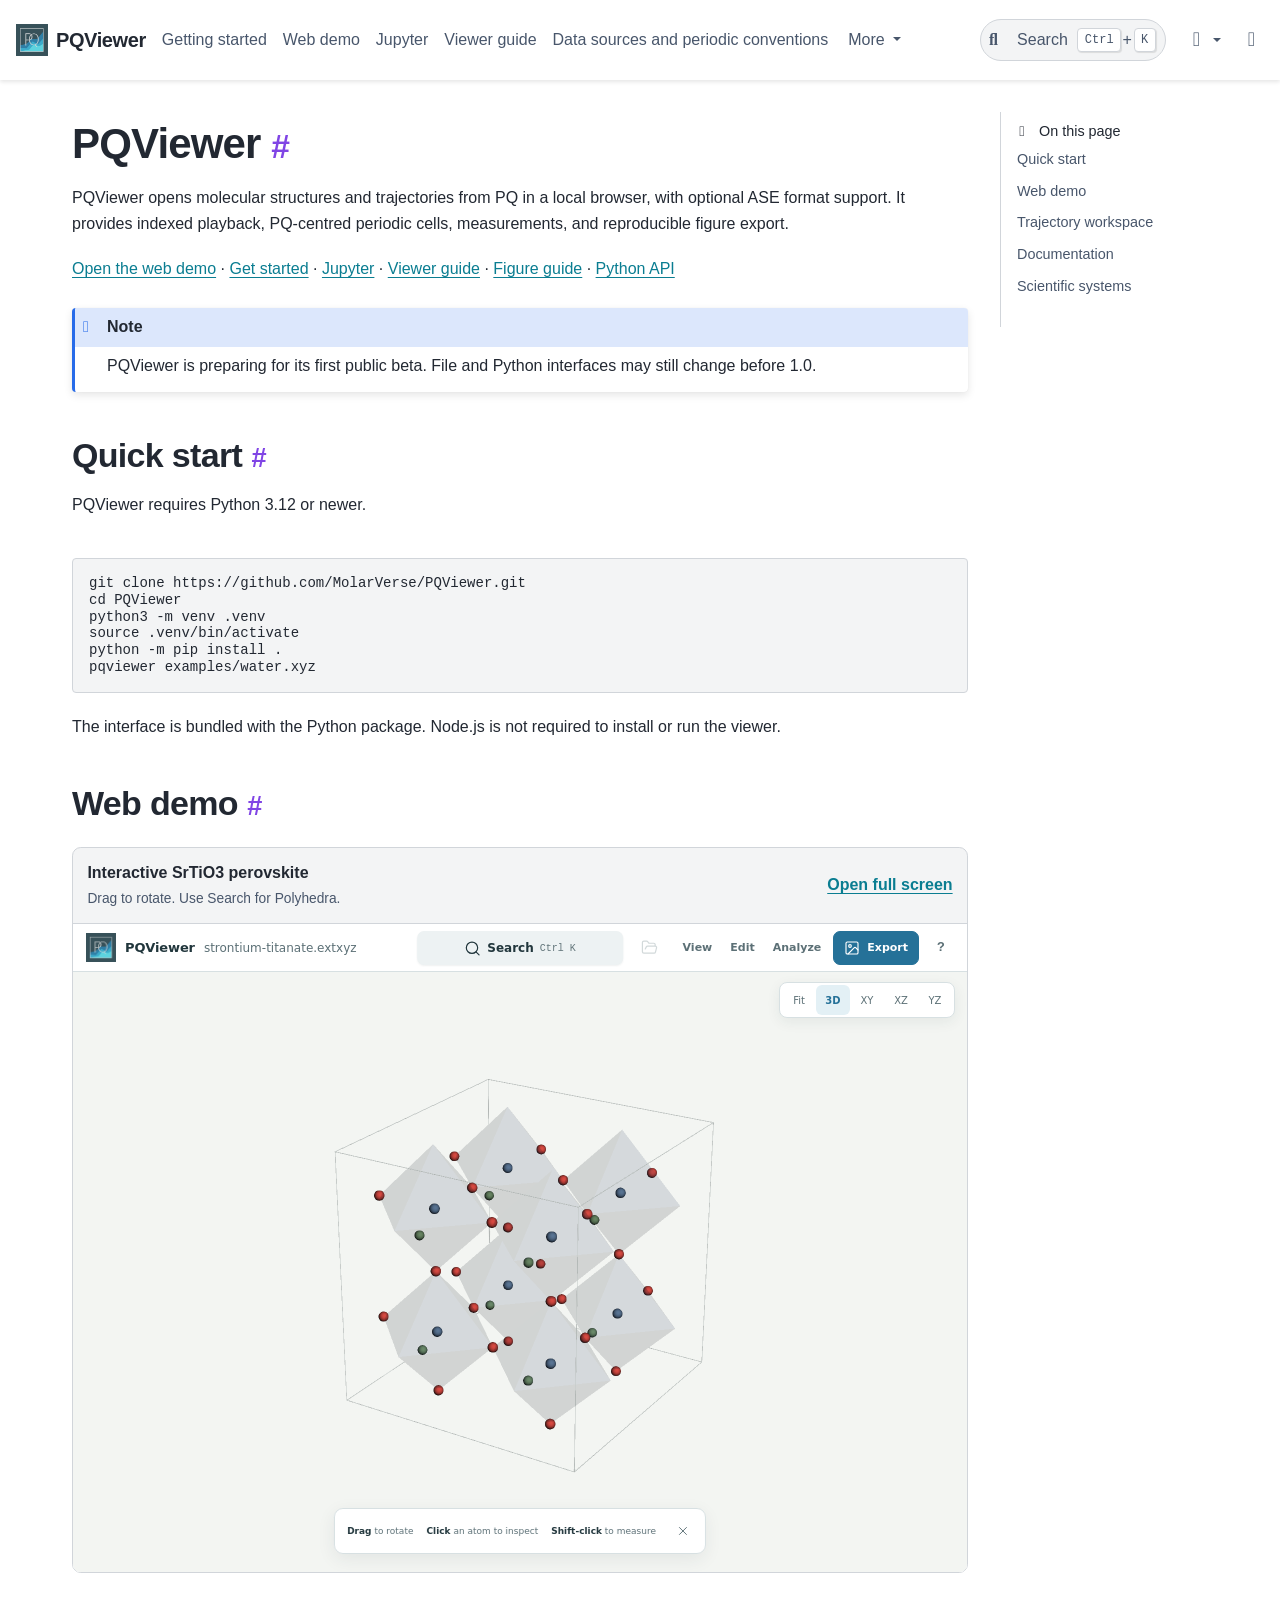
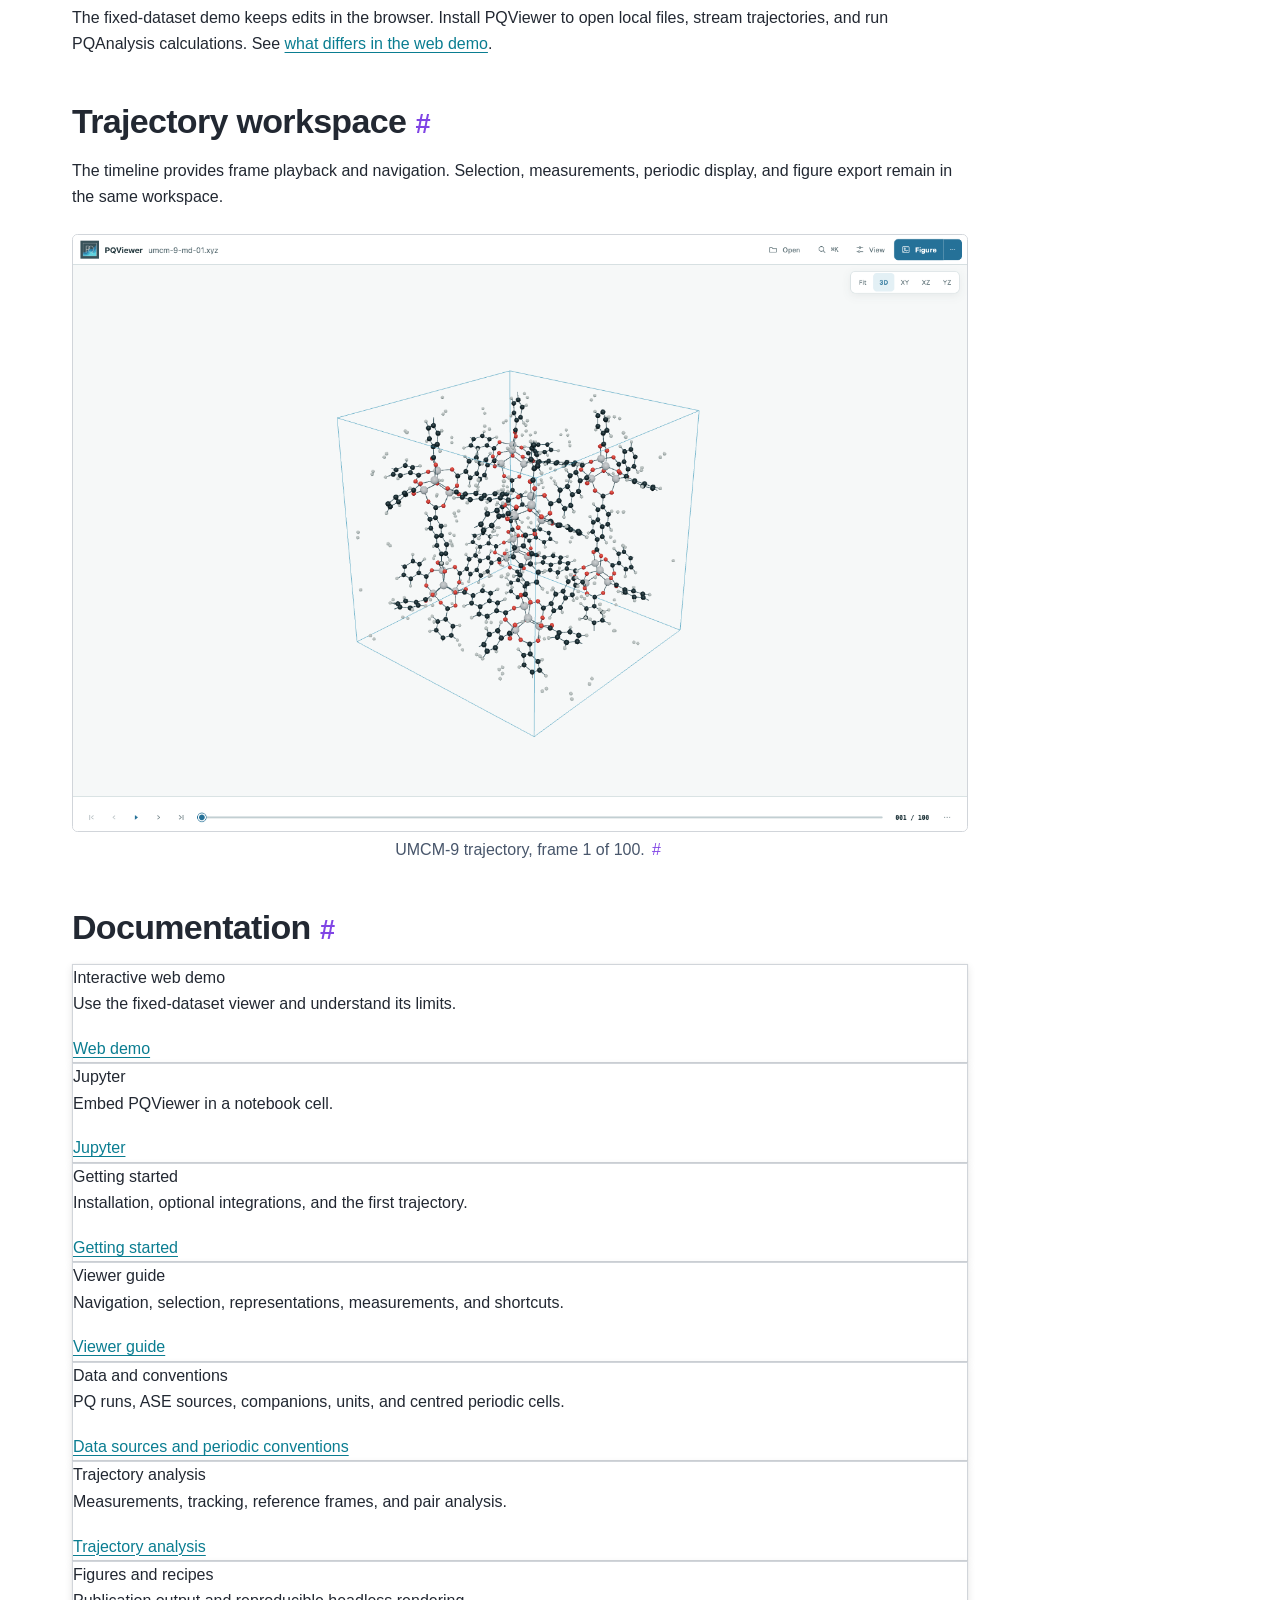
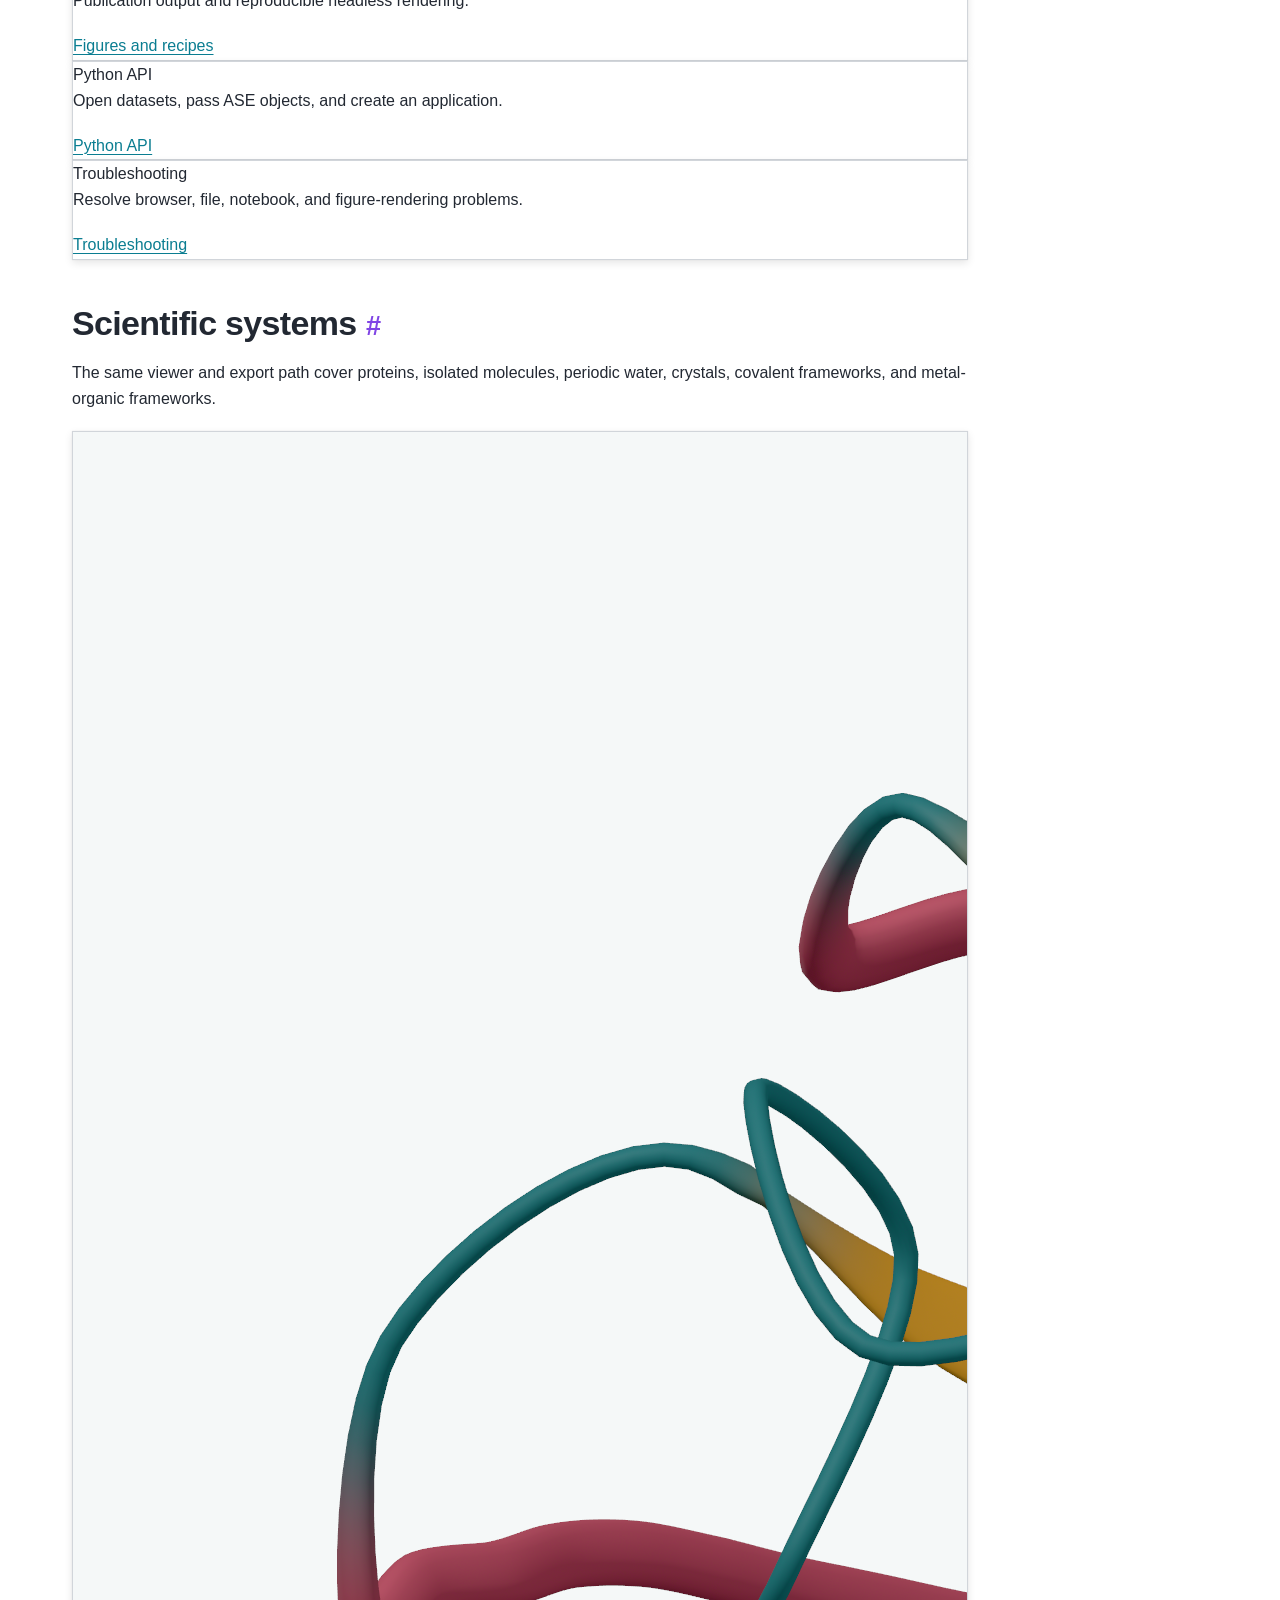
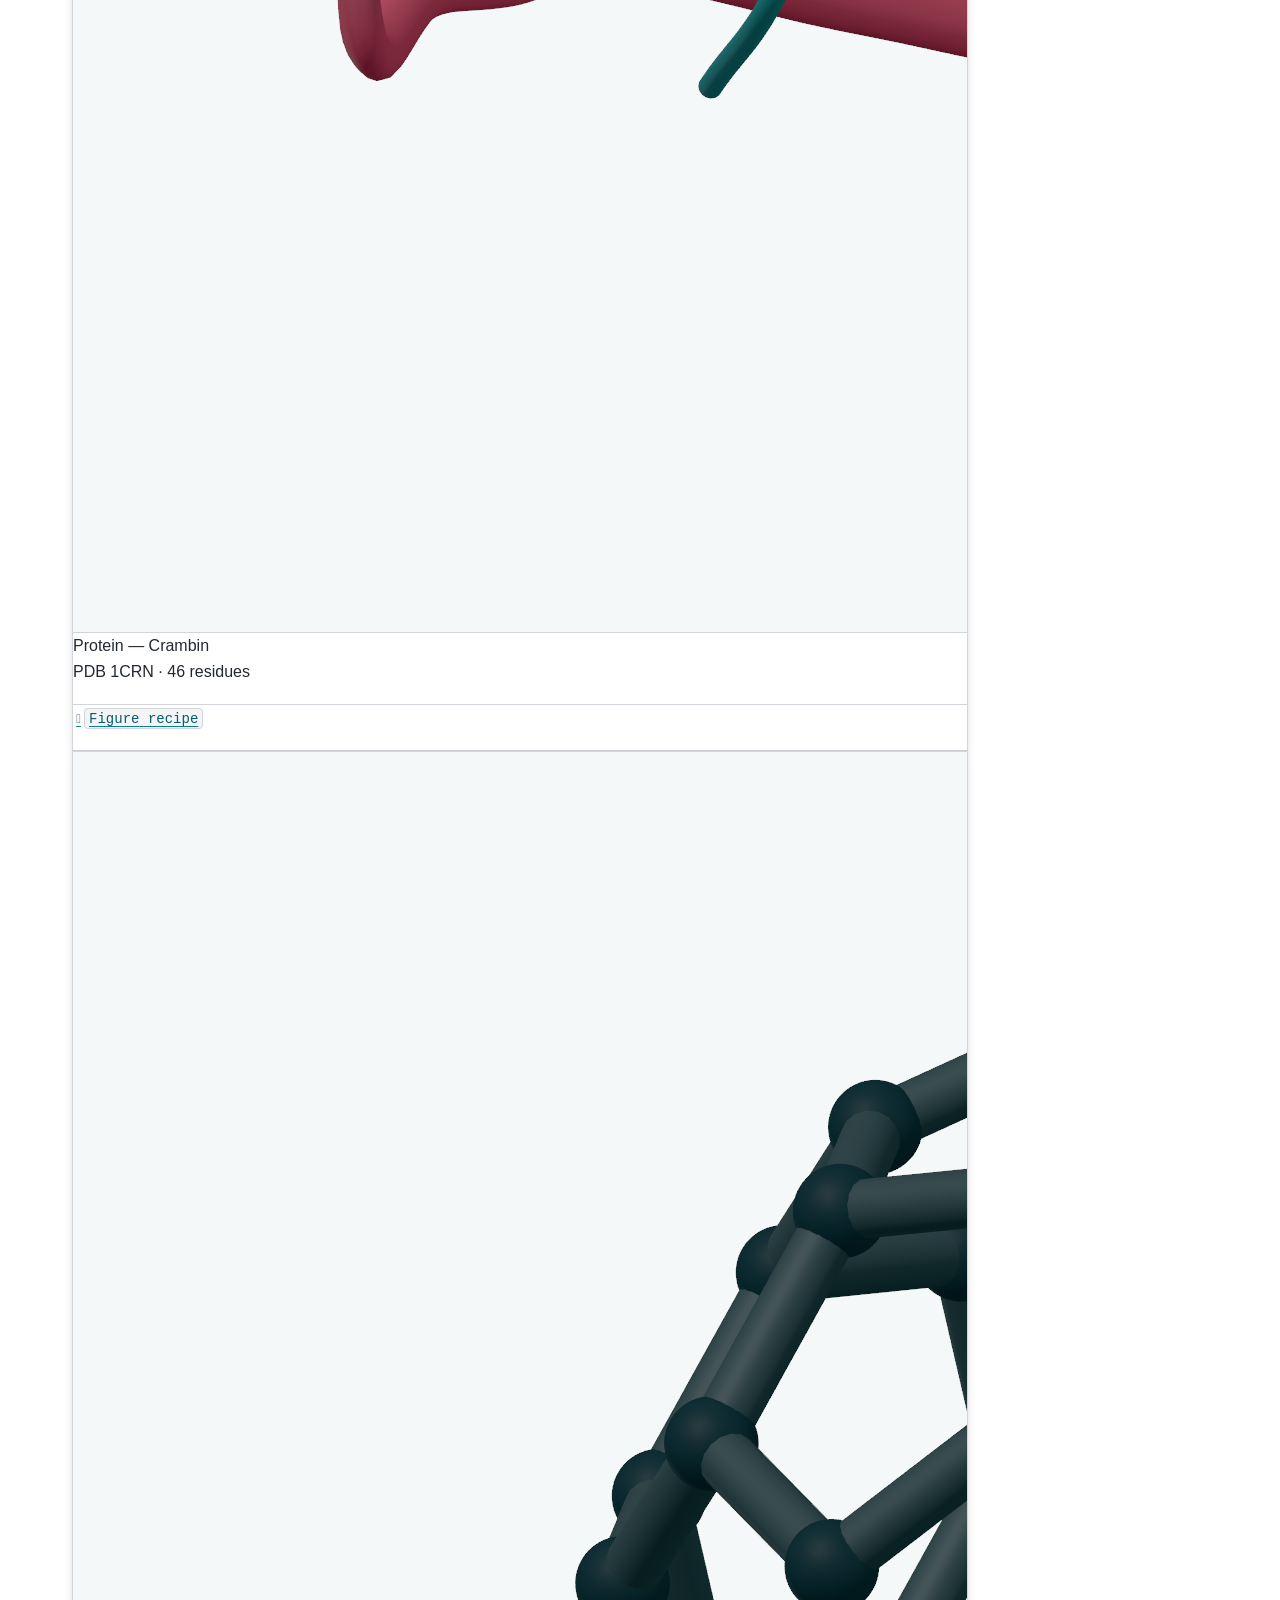
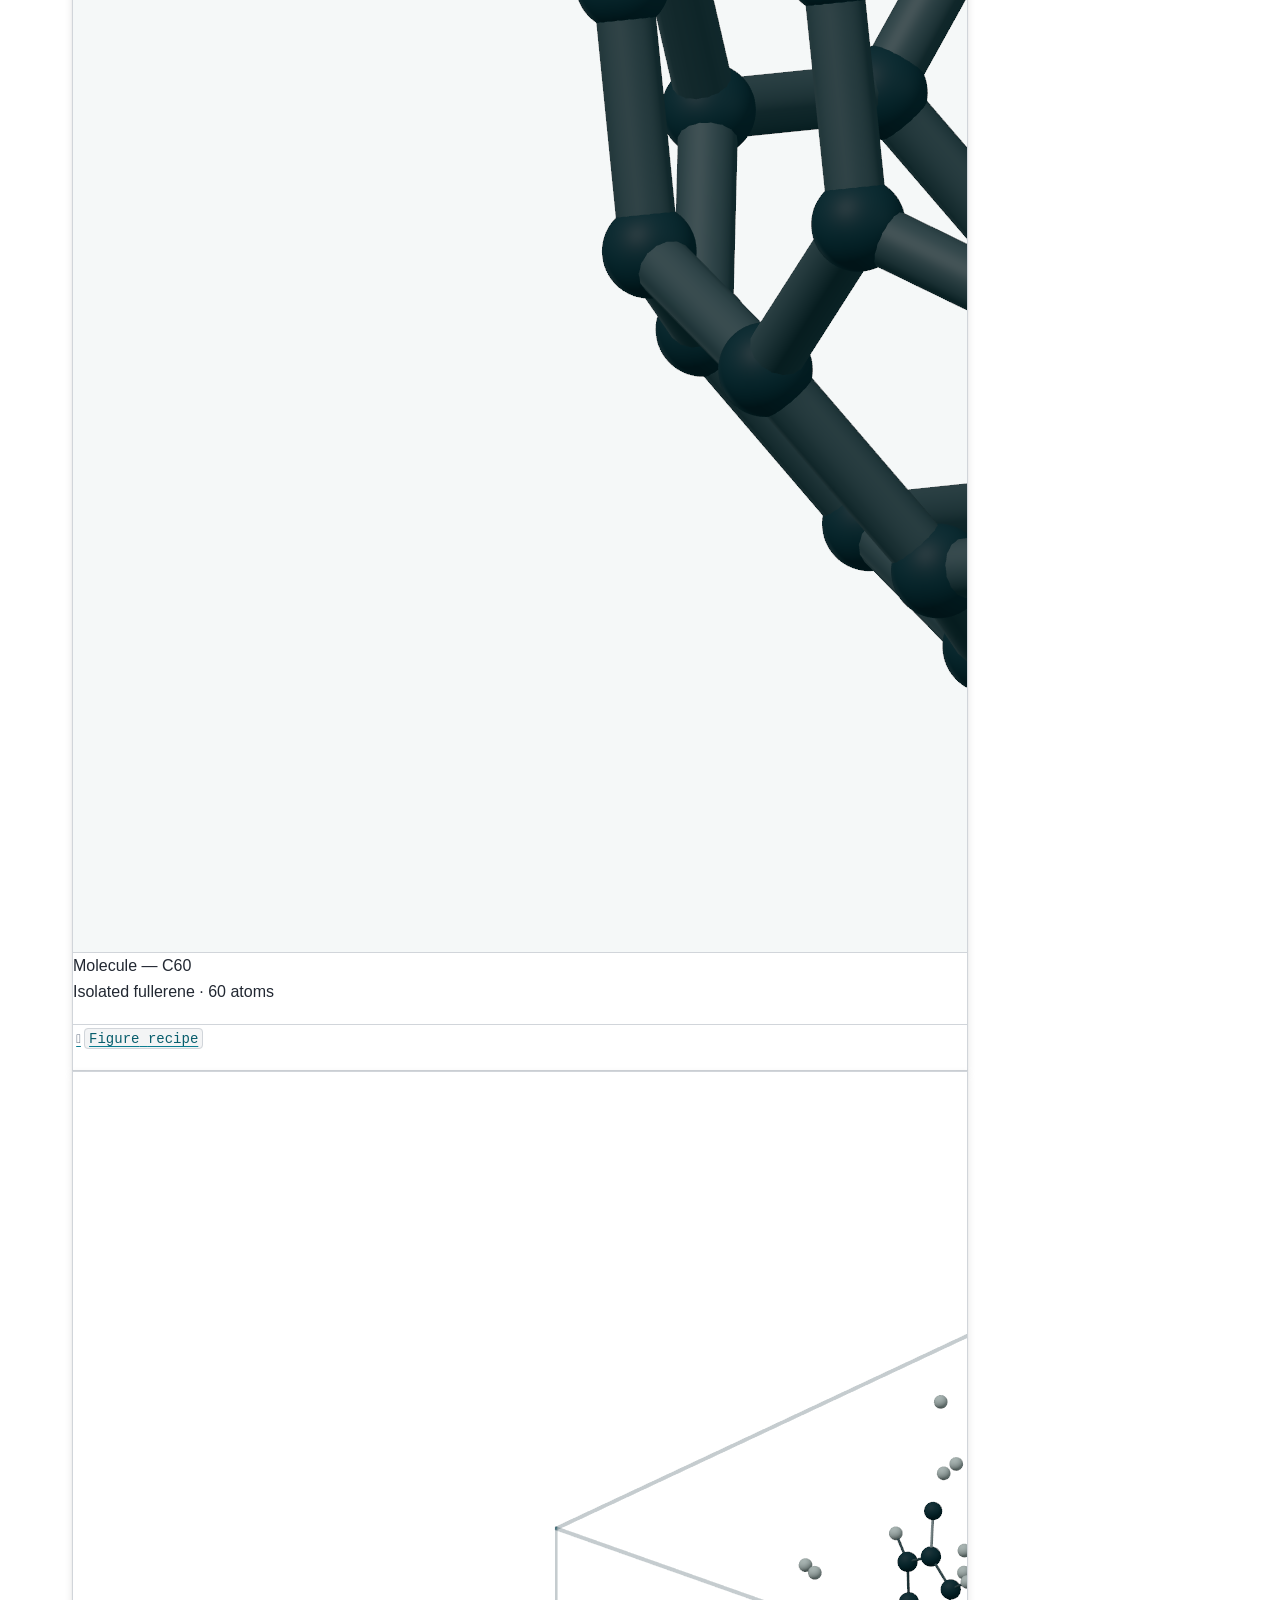
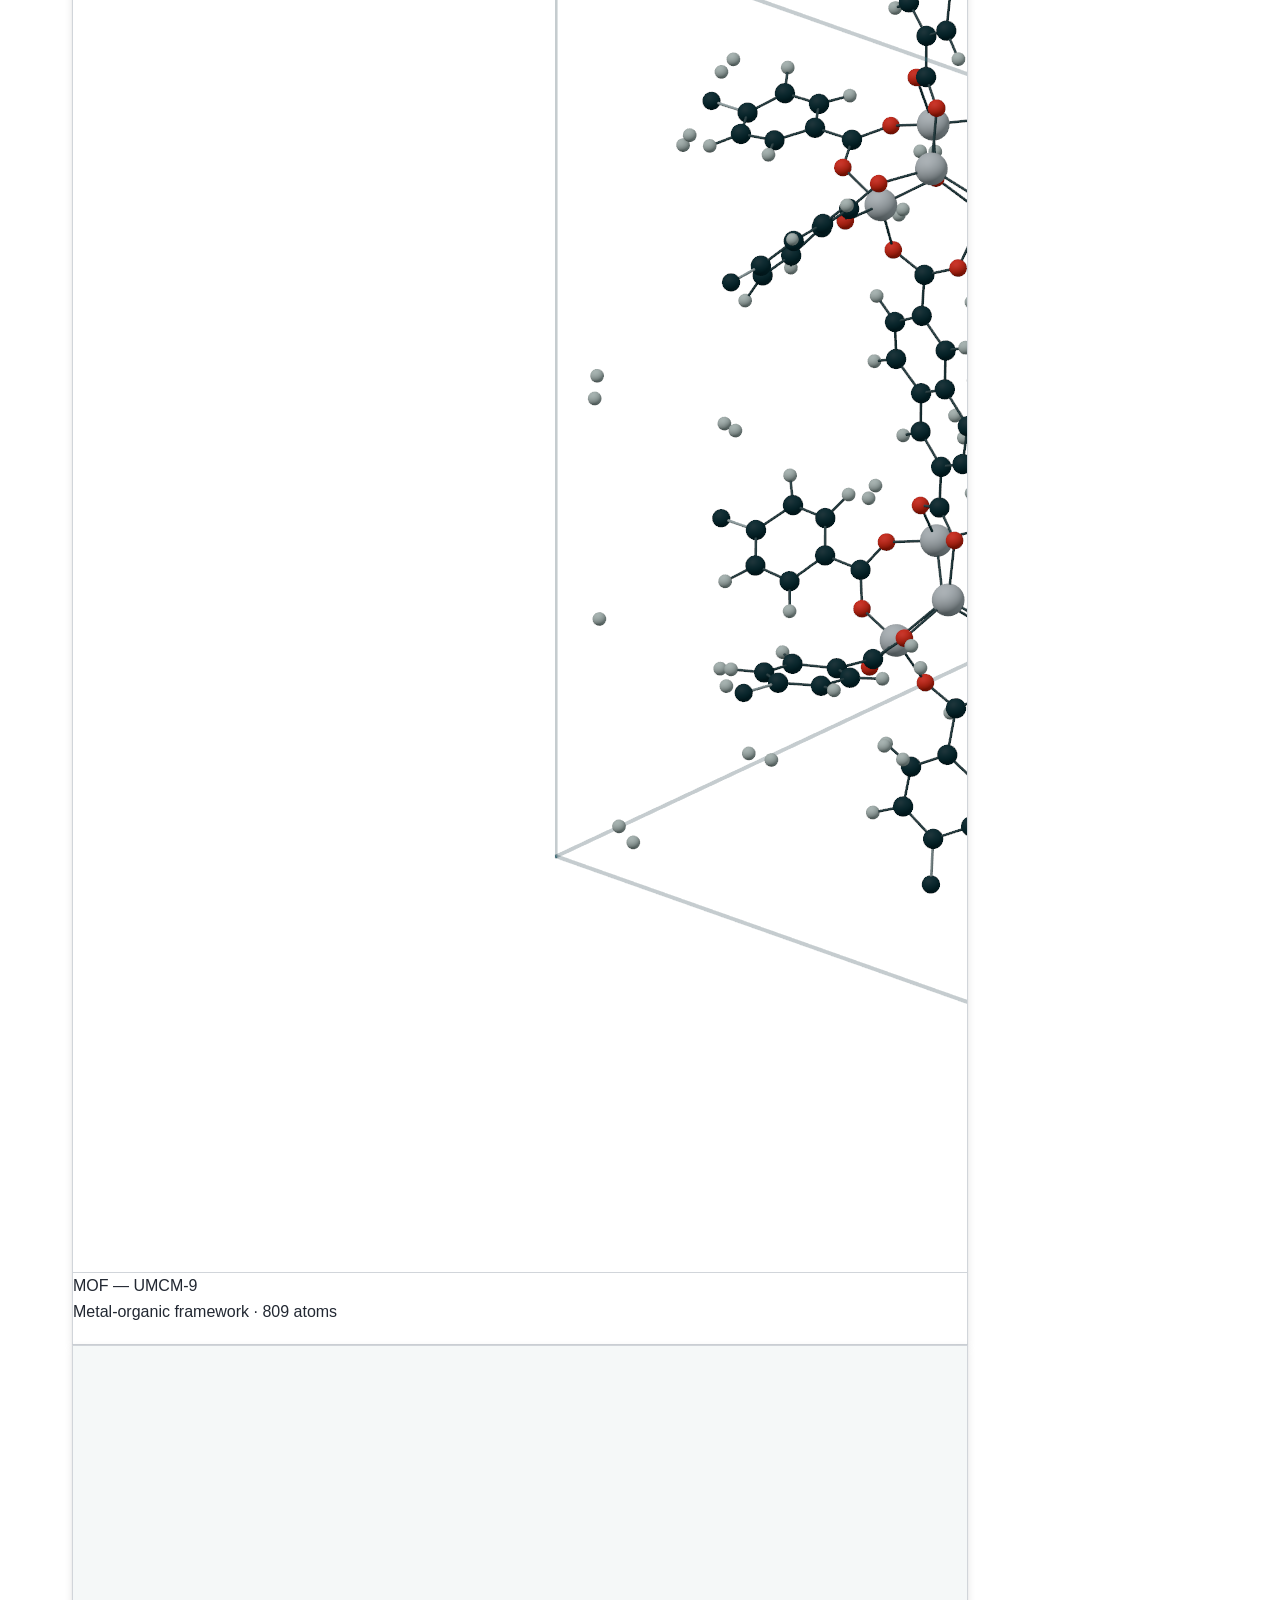
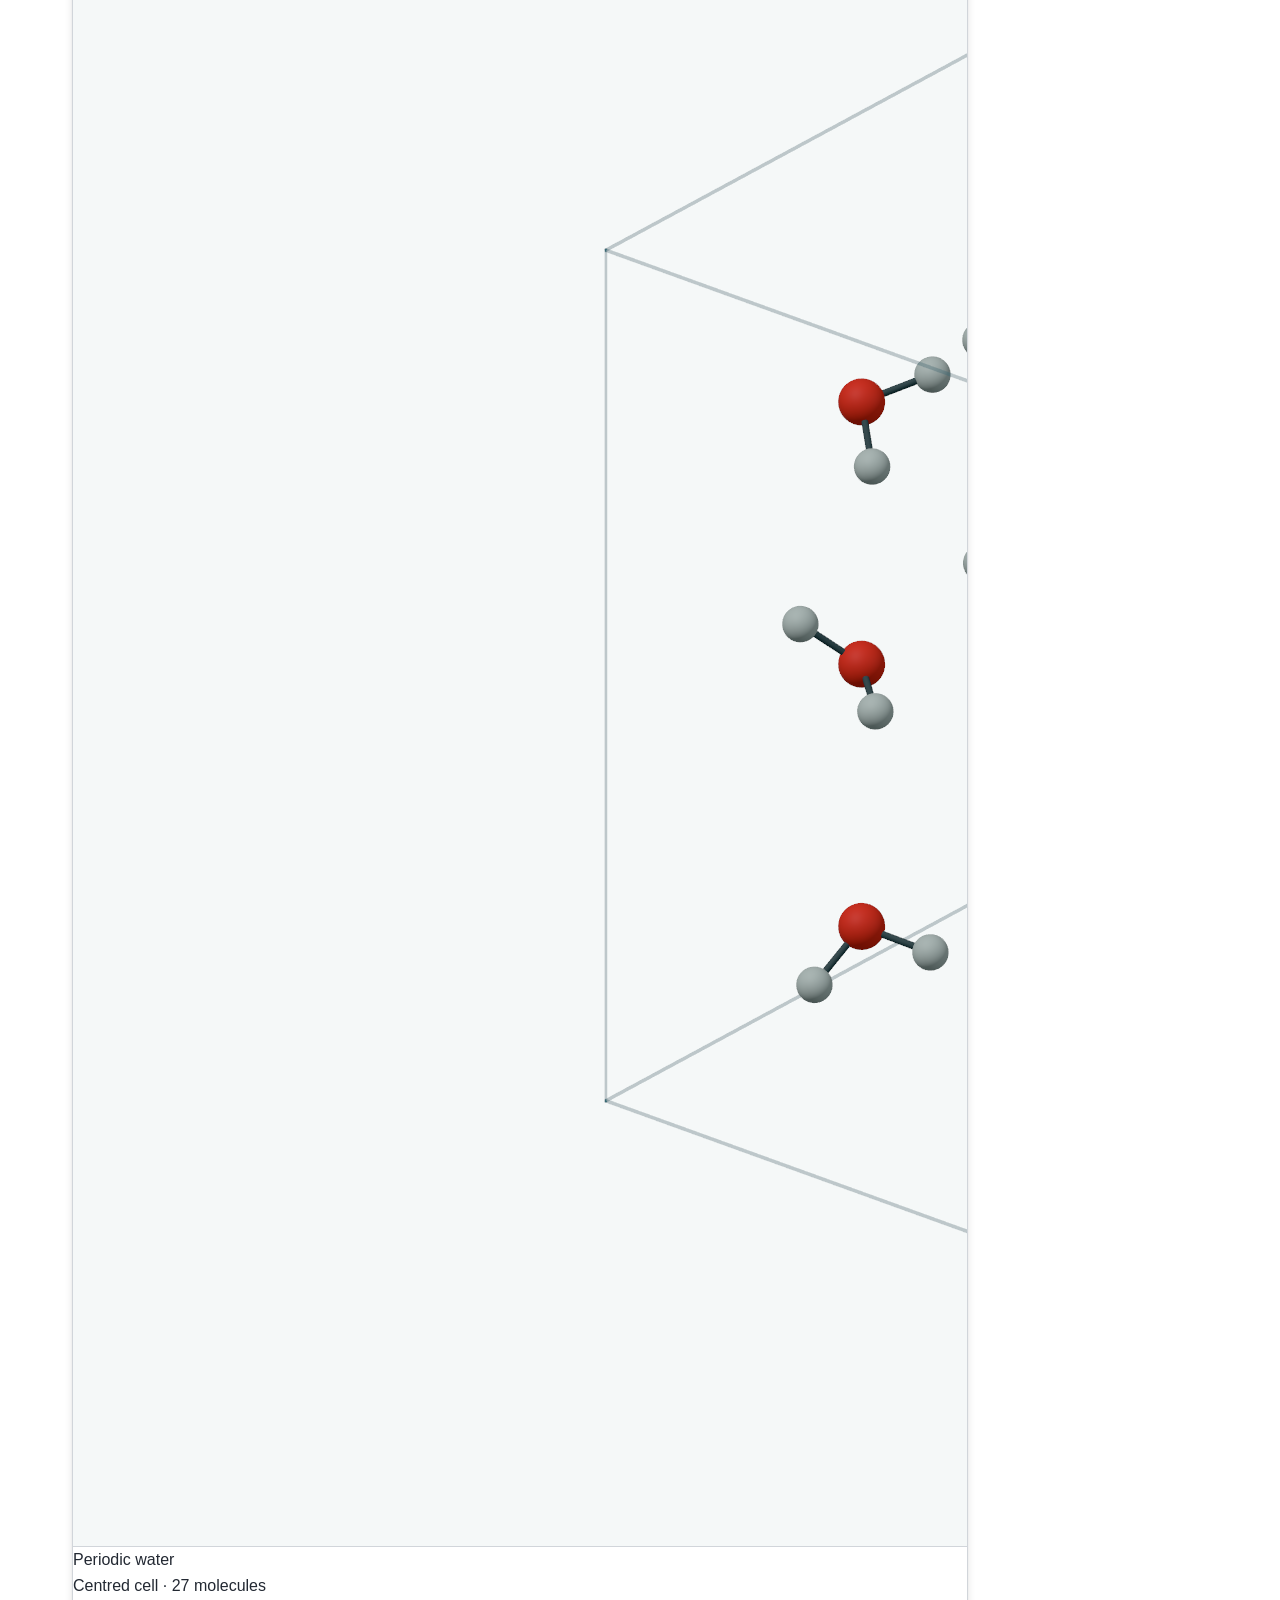
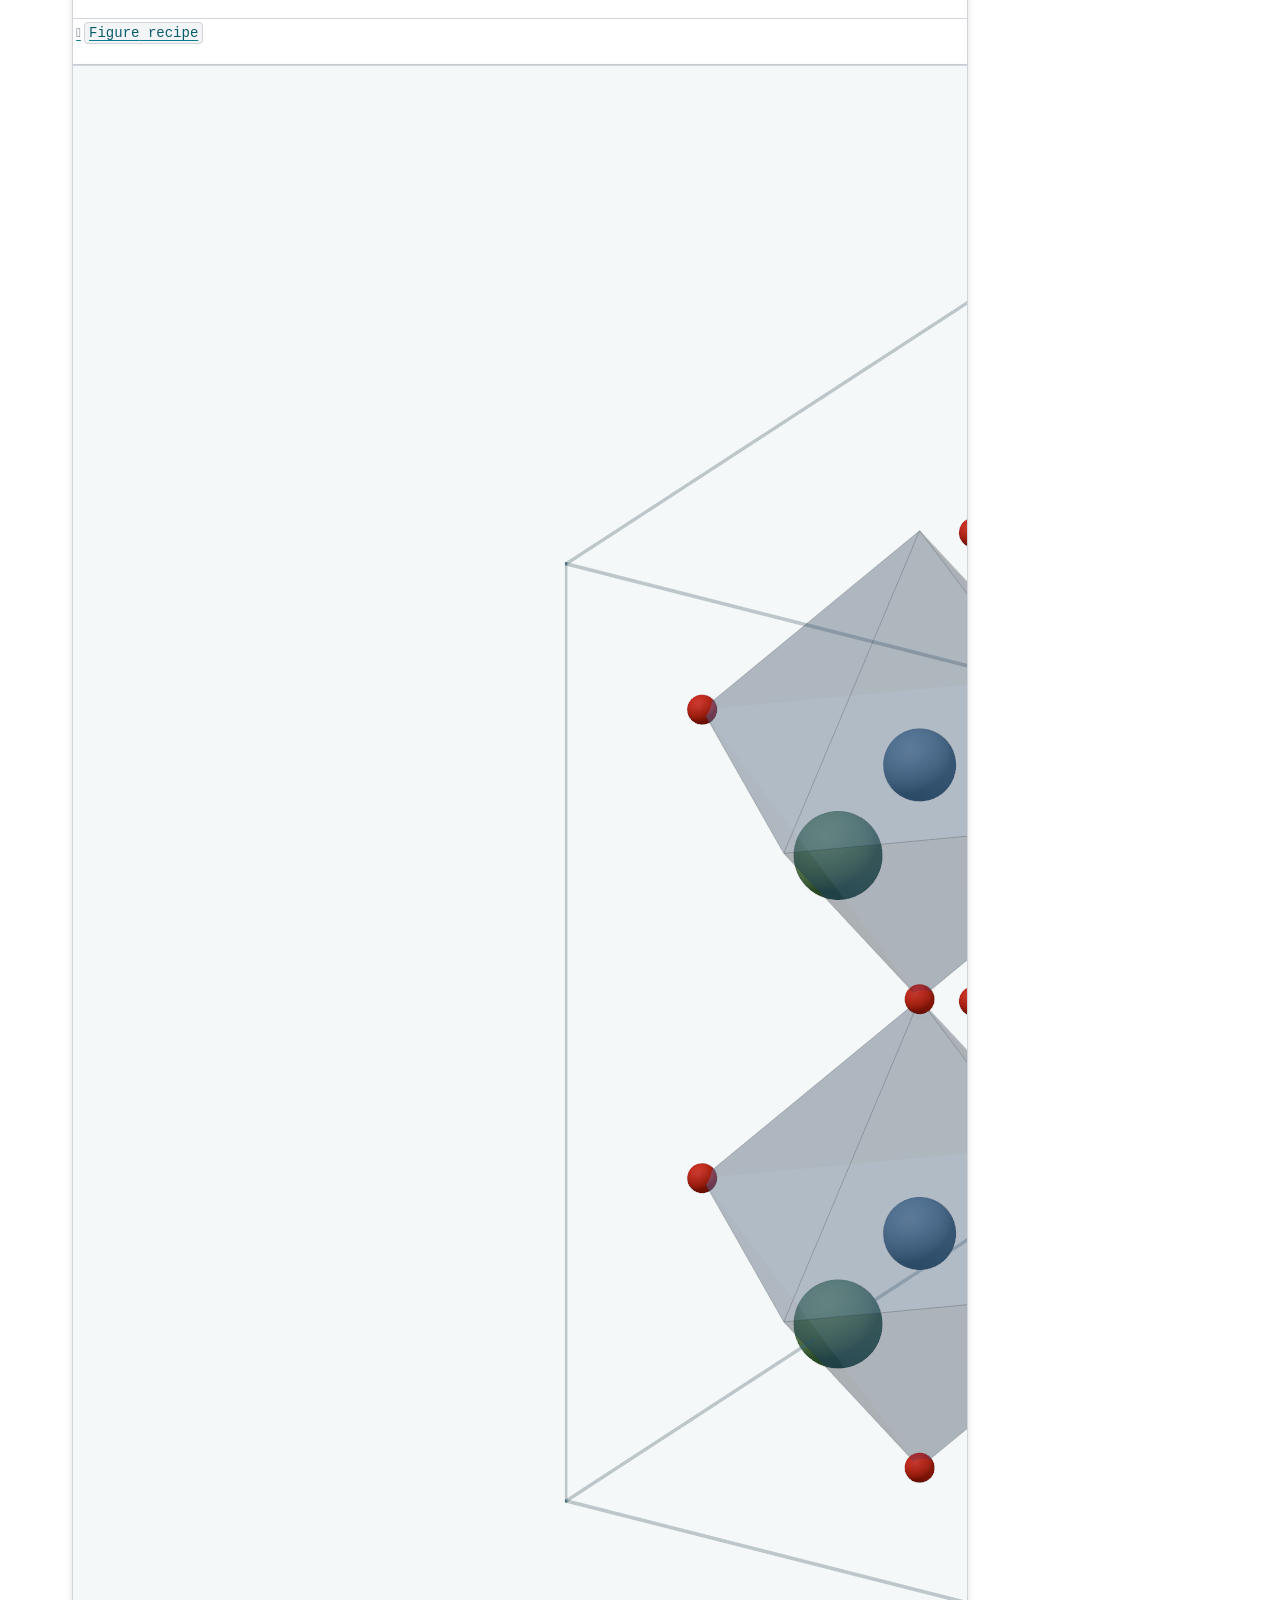
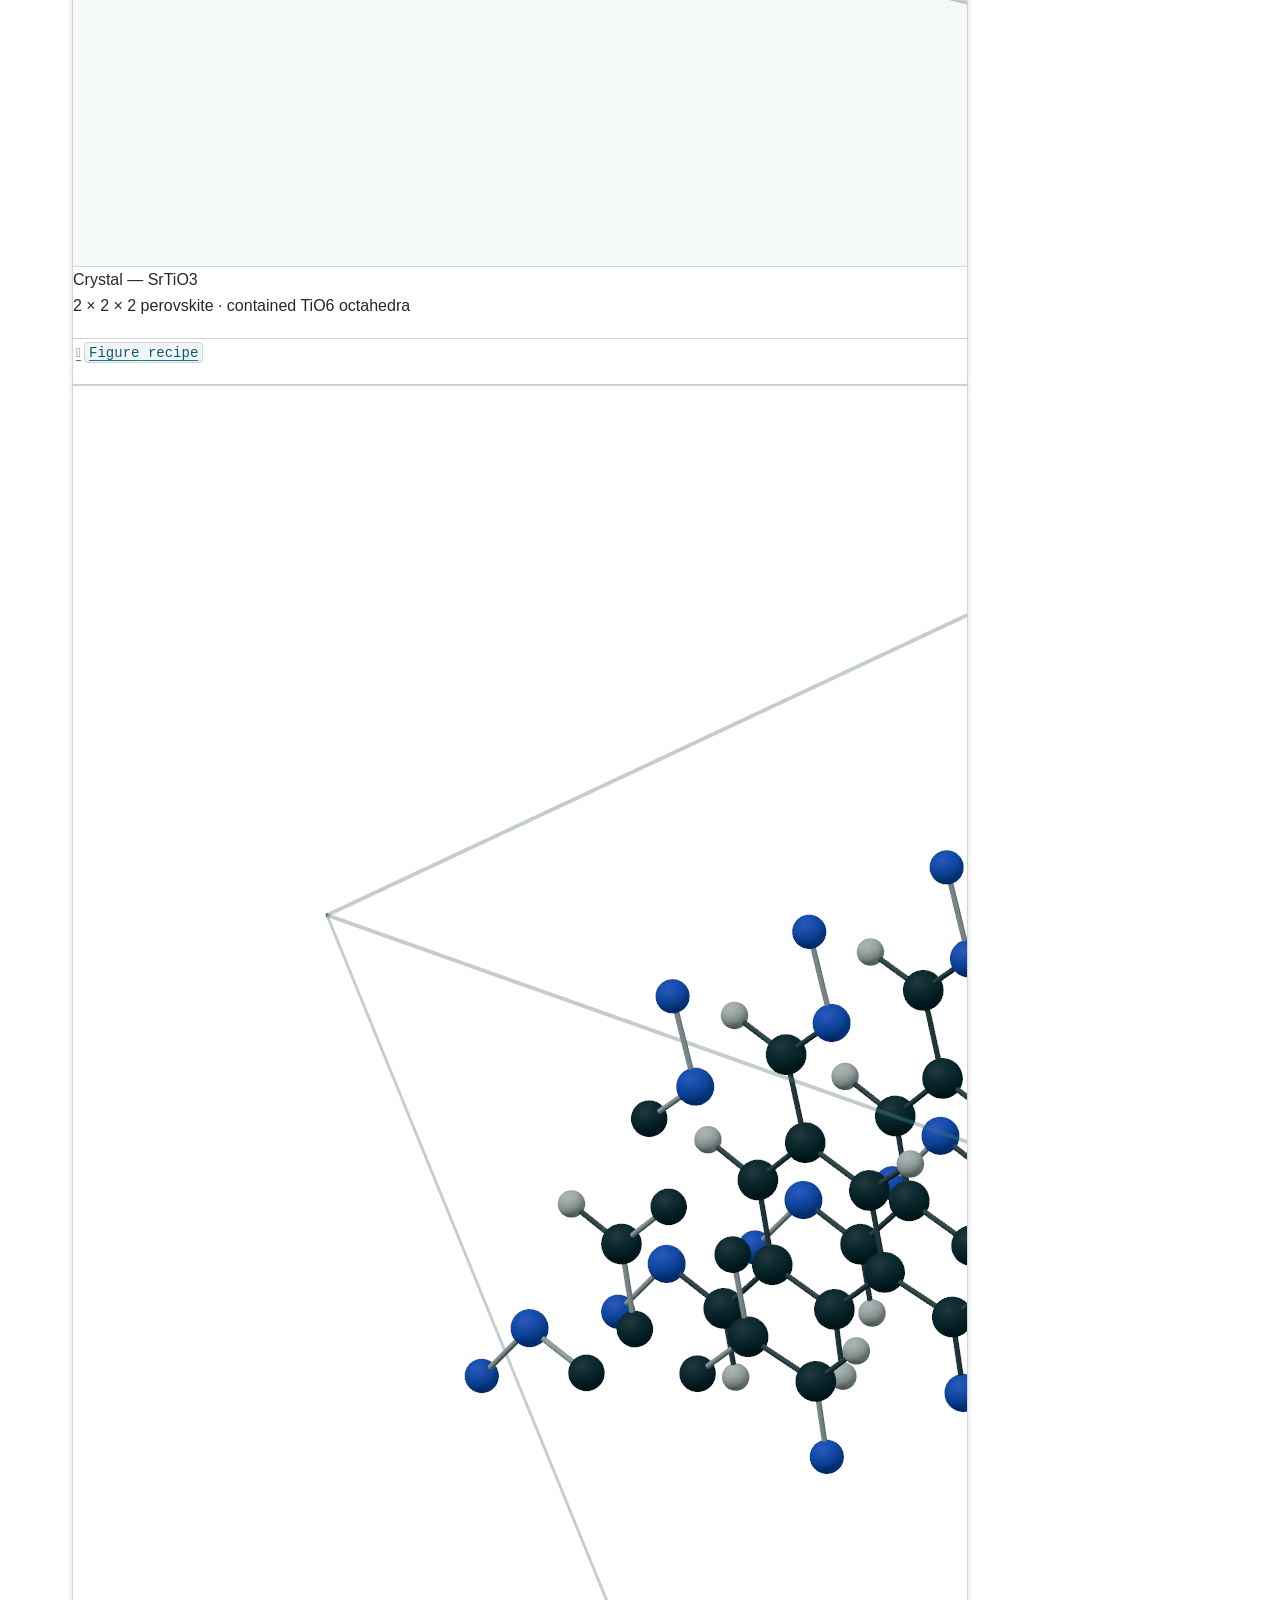
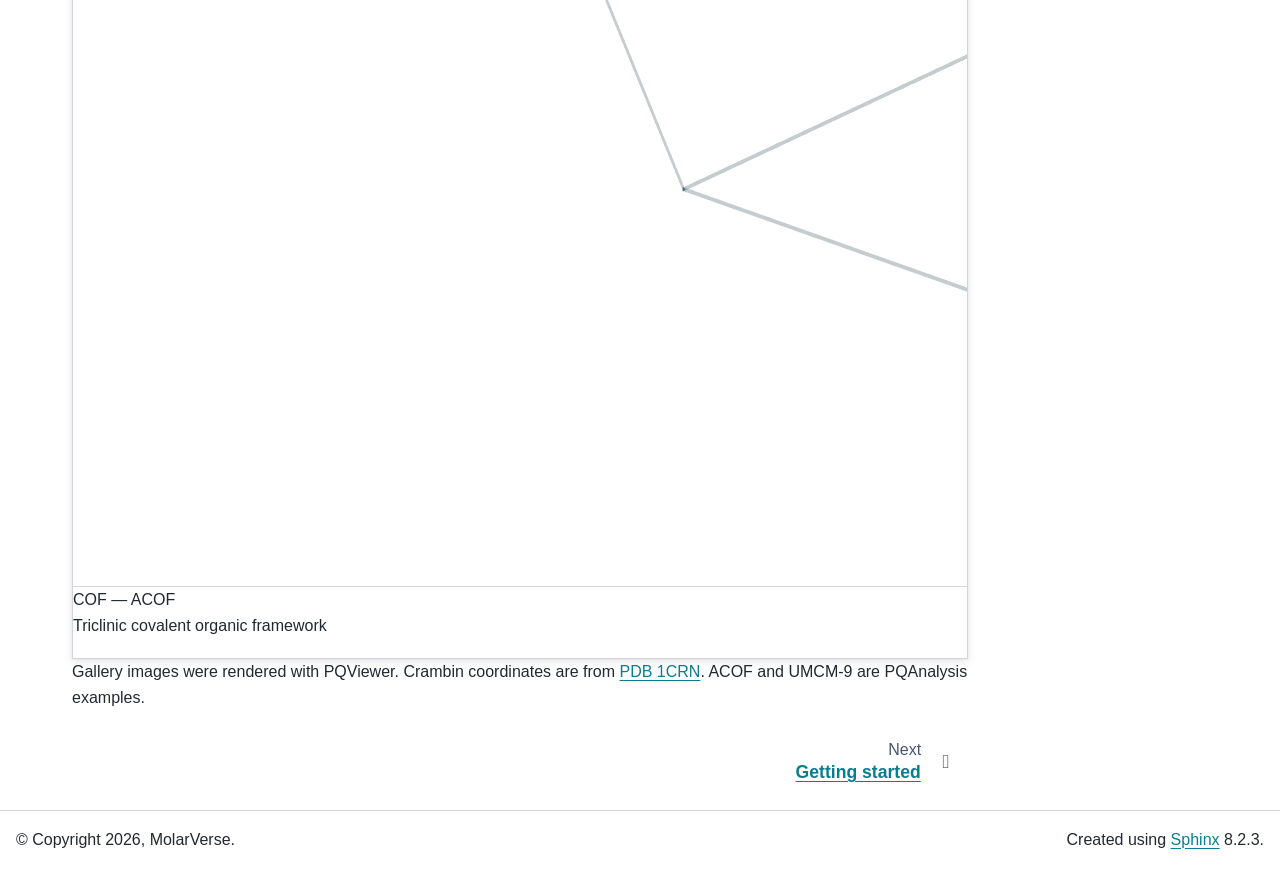
==== commit be08ec56: "Update PQViewer documentation" ====
--- a/PQViewer/index.html
+++ b/PQViewer/index.html
@@ -27,24 +27,25 @@
   </noscript>
   
   <!-- Loaded before other Sphinx assets -->
-  <link href="_static/styles/theme.css?digest=8878045cc6db502f8baf" rel="stylesheet" />
-<link href="_static/styles/pydata-sphinx-theme.css?digest=8878045cc6db502f8baf" rel="stylesheet" />
+  <link href="_static/styles/theme.css?digest=90905a2f556bf617f1a9" rel="stylesheet" />
+<link href="_static/styles/pydata-sphinx-theme.css?digest=90905a2f556bf617f1a9" rel="stylesheet" />
 
     <link rel="stylesheet" type="text/css" href="_static/pygments.css?v=8f2a1f02" />
     <link rel="stylesheet" type="text/css" href="_static/sphinx-design.min.css?v=95c83b7e" />
     <link rel="stylesheet" type="text/css" href="_static/custom.css?v=cc1b1365" />
   
   <!-- So that users can add custom icons -->
-  <script src="_static/scripts/fontawesome.js?digest=8878045cc6db502f8baf"></script>
+  <script defer src="_static/scripts/fontawesome.js?digest=90905a2f556bf617f1a9"></script>
   <!-- Pre-loaded scripts that we'll load fully later -->
-  <link rel="preload" as="script" href="_static/scripts/bootstrap.js?digest=8878045cc6db502f8baf" />
-<link rel="preload" as="script" href="_static/scripts/pydata-sphinx-theme.js?digest=8878045cc6db502f8baf" />
+  <link rel="preload" as="script" href="_static/scripts/bootstrap.js?digest=90905a2f556bf617f1a9" />
+<link rel="preload" as="script" href="_static/scripts/pydata-sphinx-theme.js?digest=90905a2f556bf617f1a9" />
 
     <script src="_static/documentation_options.js?v=8a448e45"></script>
     <script src="_static/doctools.js?v=9bcbadda"></script>
     <script src="_static/sphinx_highlight.js?v=dc90522c"></script>
     <script src="_static/design-tabs.js?v=f930bc37"></script>
     <script>DOCUMENTATION_OPTIONS.pagename = 'index';</script>
+    <script>DOCUMENTATION_OPTIONS.search_as_you_type = false;</script>
     <link rel="icon" href="_static/pq-logo.png"/>
     <link rel="index" title="Index" href="genindex.html" />
     <link rel="search" title="Search" href="search.html" />
@@ -52,20 +53,26 @@
   <meta name="viewport" content="width=device-width, initial-scale=1"/>
   <meta name="docsearch:language" content="en"/>
   <meta name="docsearch:version" content="" />
+  
+    
+    <script src="_static/searchtools.js"></script>
+    <script src="_static/language_data.js"></script>
+    <script src="searchindex.js"></script>
+  
   </head>
-  
-  
-  <body data-bs-spy="scroll" data-bs-target=".bd-toc-nav" data-offset="180" data-bs-root-margin="0px 0px -60%" data-default-mode="auto">
-
+  <body data-default-mode="auto">
   
   
   <div id="pst-skip-link" class="skip-link d-print-none"><a href="#main-content">Skip to main content</a></div>
+
   
   <div id="pst-scroll-pixel-helper"></div>
   
   <button type="button" class="btn rounded-pill" id="pst-back-to-top">
     <i class="fa-solid fa-arrow-up"></i>Back to top</button>
-
+  
+  
+  
   
   <dialog id="pst-search-dialog">
     
@@ -91,7 +98,7 @@
 </div>
 
   
-    <header class="bd-header navbar navbar-expand-lg bd-navbar d-print-none">
+    <header id="pst-header" class="bd-header navbar navbar-expand-lg bd-navbar d-print-none">
 <div class="bd-header__inner bd-page-width">
   <button class="pst-navbar-icon sidebar-toggle primary-toggle" aria-label="Site navigation">
     <span class="fa-solid fa-bars"></span>
@@ -228,11 +235,18 @@
       
         <div class="navbar-item">
 
-<button class="btn btn-sm nav-link pst-navbar-icon theme-switch-button pst-js-only" aria-label="Color mode" data-bs-title="Color mode"  data-bs-placement="bottom" data-bs-toggle="tooltip">
-  <i class="theme-switch fa-solid fa-sun                fa-lg" data-mode="light" title="Light"></i>
-  <i class="theme-switch fa-solid fa-moon               fa-lg" data-mode="dark"  title="Dark"></i>
-  <i class="theme-switch fa-solid fa-circle-half-stroke fa-lg" data-mode="auto"  title="System Settings"></i>
-</button></div>
+<div class="theme-switch-container dropdown pst-js-only" data-bs-toggle="tooltip" data-bs-placement="bottom" title="Color mode">
+  <button class="btn btn-sm nav-link pst-navbar-icon theme-switch-button dropdown-toggle" aria-label="Color mode" data-bs-toggle="dropdown">
+    <i class="theme-switch fa-solid fa-sun fa-lg fa-fw" data-mode="light" title="Light"></i>
+    <i class="theme-switch fa-solid fa-moon fa-lg fa-fw" data-mode="dark" title="Dark"></i>
+    <i class="theme-switch fa-solid fa-circle-half-stroke fa-lg fa-fw" data-mode="auto" title="System Settings"></i>
+  </button>
+  <ul class="dropdown-menu dropdown-menu-end">
+    <li><button class="dropdown-item d-flex align-items-center theme-change-button" data-mode="auto"><i class="fa-solid fa-circle-half-stroke fa-lg fa-fw me-1"></i>System Settings</button></li>
+    <li><button class="dropdown-item d-flex align-items-center theme-change-button" data-mode="light"><i class="fa-solid fa-sun fa-lg fa-fw me-1"></i>Light</button></li>
+    <li><button class="dropdown-item d-flex align-items-center theme-change-button" data-mode="dark"><i class="fa-solid fa-moon fa-lg fa-fw me-1"></i>Dark</button></li>
+  </ul>
+</div></div>
       
         <div class="navbar-item"><ul class="navbar-icon-links"
     aria-label="Icon Links">
@@ -245,8 +259,7 @@
           
           
           
-          <a href="https://github.com/MolarVerse/PQViewer" title="GitHub" class="nav-link pst-navbar-icon" rel="noopener" target="_blank" data-bs-toggle="tooltip" data-bs-placement="bottom"><i class="fa-brands fa-square-github fa-lg" aria-hidden="true"></i>
-            <span class="sr-only">GitHub</span></a>
+          <a href="https://github.com/MolarVerse/PQViewer" title="GitHub" class="nav-link pst-navbar-icon" rel="noopener" target="_blank" data-bs-toggle="tooltip" data-bs-placement="bottom"><i class="fa-brands fa-square-github fa-lg" aria-hidden="true"></i><span class="visually-hidden">GitHub</span></a>
         </li>
 </ul></div>
       
@@ -372,11 +385,18 @@
         
           <div class="navbar-item">
 
-<button class="btn btn-sm nav-link pst-navbar-icon theme-switch-button pst-js-only" aria-label="Color mode" data-bs-title="Color mode"  data-bs-placement="bottom" data-bs-toggle="tooltip">
-  <i class="theme-switch fa-solid fa-sun                fa-lg" data-mode="light" title="Light"></i>
-  <i class="theme-switch fa-solid fa-moon               fa-lg" data-mode="dark"  title="Dark"></i>
-  <i class="theme-switch fa-solid fa-circle-half-stroke fa-lg" data-mode="auto"  title="System Settings"></i>
-</button></div>
+<div class="theme-switch-container dropdown pst-js-only" data-bs-toggle="tooltip" data-bs-placement="bottom" title="Color mode">
+  <button class="btn btn-sm nav-link pst-navbar-icon theme-switch-button dropdown-toggle" aria-label="Color mode" data-bs-toggle="dropdown">
+    <i class="theme-switch fa-solid fa-sun fa-lg fa-fw" data-mode="light" title="Light"></i>
+    <i class="theme-switch fa-solid fa-moon fa-lg fa-fw" data-mode="dark" title="Dark"></i>
+    <i class="theme-switch fa-solid fa-circle-half-stroke fa-lg fa-fw" data-mode="auto" title="System Settings"></i>
+  </button>
+  <ul class="dropdown-menu dropdown-menu-end">
+    <li><button class="dropdown-item d-flex align-items-center theme-change-button" data-mode="auto"><i class="fa-solid fa-circle-half-stroke fa-lg fa-fw me-1"></i>System Settings</button></li>
+    <li><button class="dropdown-item d-flex align-items-center theme-change-button" data-mode="light"><i class="fa-solid fa-sun fa-lg fa-fw me-1"></i>Light</button></li>
+    <li><button class="dropdown-item d-flex align-items-center theme-change-button" data-mode="dark"><i class="fa-solid fa-moon fa-lg fa-fw me-1"></i>Dark</button></li>
+  </ul>
+</div></div>
         
           <div class="navbar-item"><ul class="navbar-icon-links"
     aria-label="Icon Links">
@@ -389,8 +409,7 @@
           
           
           
-          <a href="https://github.com/MolarVerse/PQViewer" title="GitHub" class="nav-link pst-navbar-icon" rel="noopener" target="_blank" data-bs-toggle="tooltip" data-bs-placement="bottom"><i class="fa-brands fa-square-github fa-lg" aria-hidden="true"></i>
-            <span class="sr-only">GitHub</span></a>
+          <a href="https://github.com/MolarVerse/PQViewer" title="GitHub" class="nav-link pst-navbar-icon" rel="noopener" target="_blank" data-bs-toggle="tooltip" data-bs-placement="bottom"><i class="fa-brands fa-square-github fa-lg" aria-hidden="true"></i><span class="visually-hidden">GitHub</span></a>
         </li>
 </ul></div>
         
@@ -699,8 +718,8 @@
     class="page-toc tocsection onthispage">
     <i class="fa-solid fa-list"></i> On this page
   </div>
-  <nav class="bd-toc-nav page-toc" aria-labelledby="pst-page-navigation-heading-2">
-    <ul class="visible nav section-nav flex-column">
+  <nav id="pst-page-toc-nav" class="page-toc" aria-labelledby="pst-page-navigation-heading-2">
+    <ul class="pst-show_toc_level nav section-nav flex-column">
 <li class="toc-h2 nav-item toc-entry"><a class="reference internal nav-link" href="#quick-start">Quick start</a></li>
 <li class="toc-h2 nav-item toc-entry"><a class="reference internal nav-link" href="#web-demo">Web demo</a></li>
 <li class="toc-h2 nav-item toc-entry"><a class="reference internal nav-link" href="#trajectory-workspace">Trajectory workspace</a></li>
@@ -722,8 +741,8 @@
   </div>
   
   <!-- Scripts loaded after <body> so the DOM is not blocked -->
-  <script defer src="_static/scripts/bootstrap.js?digest=8878045cc6db502f8baf"></script>
-<script defer src="_static/scripts/pydata-sphinx-theme.js?digest=8878045cc6db502f8baf"></script>
+  <script defer src="_static/scripts/bootstrap.js?digest=90905a2f556bf617f1a9"></script>
+<script defer src="_static/scripts/pydata-sphinx-theme.js?digest=90905a2f556bf617f1a9"></script>
 
   <footer class="bd-footer">
 <div class="bd-footer__inner bd-page-width">
